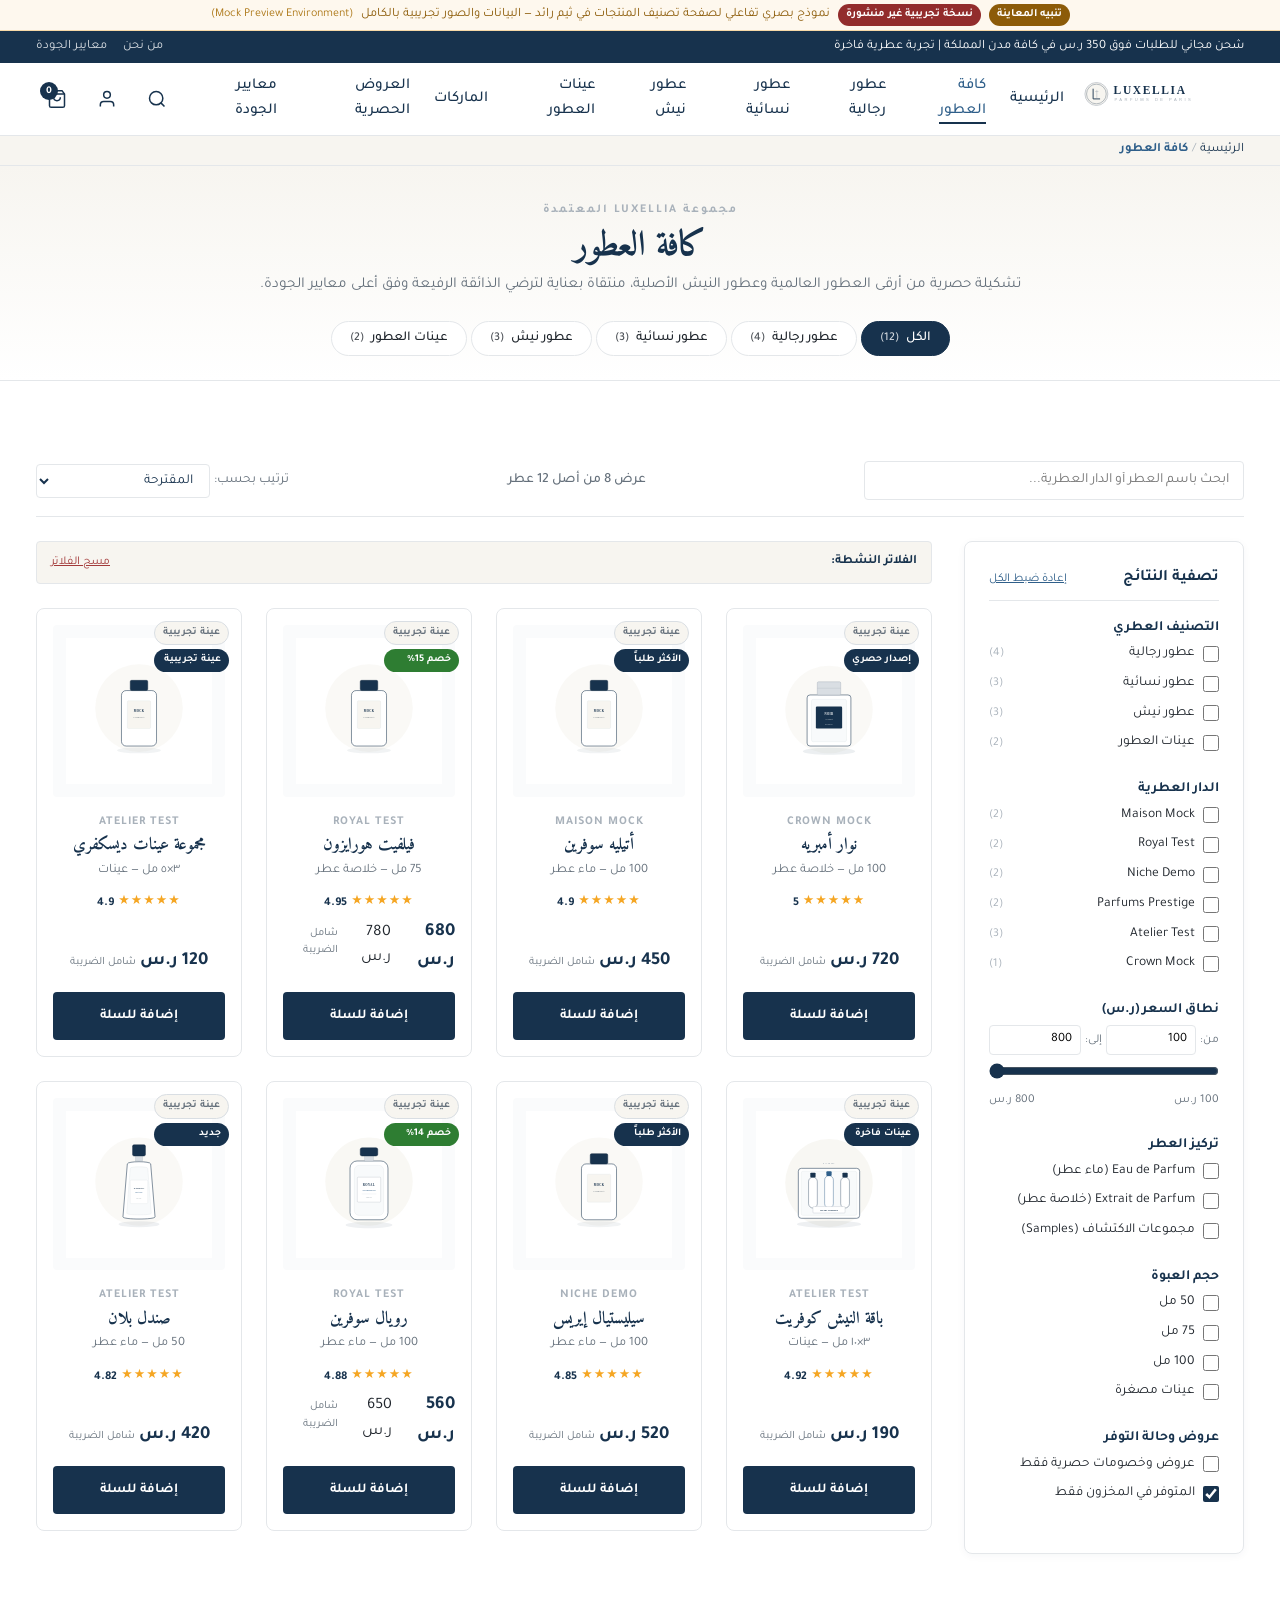
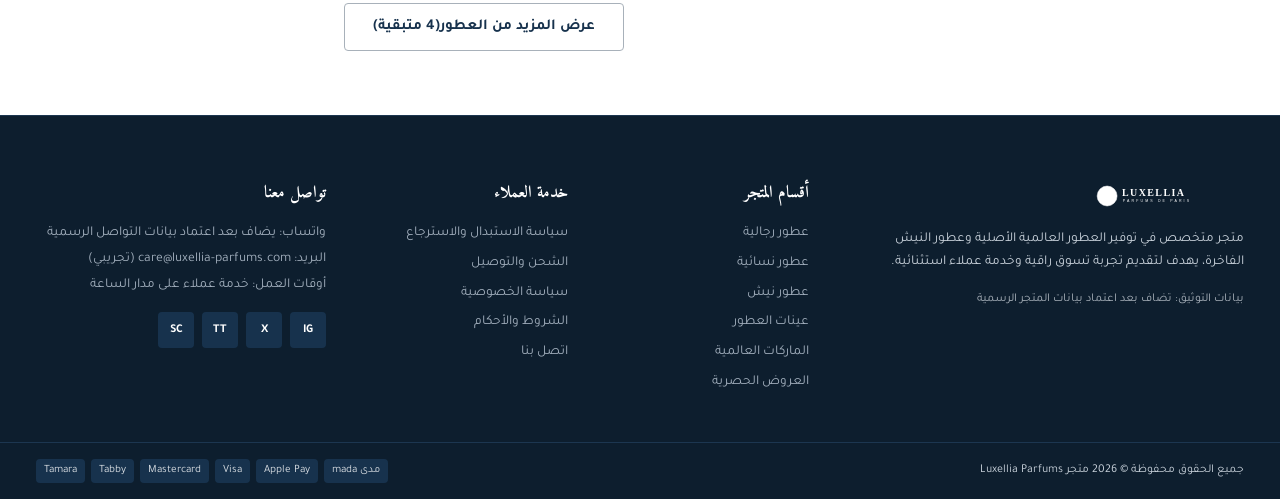
==== products.html @ e04c7a41 "feat(v1.3.0): implement interactive products catalog and shared cart for Raed theme preview" ====
<!DOCTYPE html>
<html lang="ar" dir="rtl">
<head>
  <meta charset="UTF-8">
  <meta name="viewport" content="width=device-width, initial-scale=1.0">
  <meta name="description" content="متجر Luxellia Parfums - نموذج بصري تفاعلي لصفحة تصنيف المنتجات يحاكي المظهر المتوقع في ثيم رائد على منصة سلة">
  <meta name="robots" content="noindex,nofollow">
  <title>كافة العطور الفاخرة | Luxellia Parfums (معاينة تجريبية)</title>
  <link rel="stylesheet" href="styles.css?v=1.3.0">
  <link rel="preconnect" href="https://fonts.googleapis.com">
  <link rel="preconnect" href="https://fonts.gstatic.com" crossorigin>
  <link href="https://fonts.googleapis.com/css2?family=Amiri:ital,wght@0,400;0,700;1,400&family=Tajawal:wght@300;400;500;700&display=swap" rel="stylesheet">
</head>
<body class="luxellia-body">
  <!-- Mock Notice Banner -->
  <div class="luxellia-mock-banner" role="alert">
    <div class="luxellia-container luxellia-mock-banner-inner">
      <span class="luxellia-mock-tag">تنبيه المعاينة</span>
      <span class="luxellia-unpublished-tag">نسخة تجريبية غير منشورة</span>
      <span>نموذج بصري تفاعلي لصفحة تصنيف المنتجات في ثيم رائد — البيانات والصور تجريبية بالكامل</span>
      <span class="luxellia-mock-note">(Mock Preview Environment)</span>
    </div>
  </div>

  <!-- Announcement Bar -->
  <div class="luxellia-top-bar">
    <div class="luxellia-container luxellia-top-bar-inner">
      <p class="luxellia-top-bar-text">شحن مجاني للطلبات فوق 350 ر.س في كافة مدن المملكة | تجربة عطرية فاخرة</p>
      <div class="luxellia-top-bar-links">
        <a href="index.html#about" class="luxellia-link-subtle">من نحن</a>
        <a href="index.html#authenticity" class="luxellia-link-subtle">معايير الجودة</a>
      </div>
    </div>
  </div>

  <!-- Main Navigation Header -->
  <header class="luxellia-header" id="main-header">
    <div class="luxellia-container luxellia-header-inner">
      <!-- Mobile Menu Toggle Button -->
      <button class="luxellia-menu-btn" id="menuToggle" aria-label="فتح القائمة الرئيسية" aria-expanded="false" aria-controls="mainNav">
        <span class="luxellia-menu-icon" aria-hidden="true"></span>
      </button>

      <!-- Logo -->
      <div class="luxellia-brand">
        <a href="index.html" class="luxellia-brand-link" aria-label="Luxellia Parfums الرئيسية">
          <img src="assets/logo.svg" alt="Luxellia Parfums" class="luxellia-logo" width="180" height="42">
        </a>
      </div>

      <!-- Desktop Navigation -->
      <nav class="luxellia-nav" id="mainNav" aria-label="التنقل الرئيسي">
        <ul class="luxellia-nav-list">
          <li class="luxellia-nav-item"><a href="index.html" class="luxellia-nav-link">الرئيسية</a></li>
          <li class="luxellia-nav-item"><a href="products.html" class="luxellia-nav-link active">كافة العطور</a></li>
          <li class="luxellia-nav-item"><a href="products.html?category=men" class="luxellia-nav-link">عطور رجالية</a></li>
          <li class="luxellia-nav-item"><a href="products.html?category=women" class="luxellia-nav-link">عطور نسائية</a></li>
          <li class="luxellia-nav-item"><a href="products.html?category=niche" class="luxellia-nav-link">عطور نيش</a></li>
          <li class="luxellia-nav-item"><a href="products.html?category=samples" class="luxellia-nav-link">عينات العطور</a></li>
          <li class="luxellia-nav-item"><a href="index.html#brands" class="luxellia-nav-link">الماركات</a></li>
          <li class="luxellia-nav-item"><a href="products.html?offers=true" class="luxellia-nav-link">العروض الحصرية</a></li>
          <li class="luxellia-nav-item"><a href="index.html#authenticity" class="luxellia-nav-link">معايير الجودة</a></li>
        </ul>
      </nav>

      <!-- Header Utilities -->
      <div class="luxellia-header-actions">
        <!-- Search Trigger (Focuses catalog search input) -->
        <button class="luxellia-action-btn" id="searchBtn" aria-label="البحث عن عطر">
          <svg class="luxellia-icon" viewBox="0 0 24 24" fill="none" stroke="currentColor" stroke-width="1.8" aria-hidden="true">
            <circle cx="11" cy="11" r="8"></circle>
            <line x1="21" y1="21" x2="16.65" y2="16.65"></line>
          </svg>
        </button>

        <!-- Account -->
        <a href="#account" class="luxellia-action-btn" aria-label="تسجيل الدخول / الحساب التجريبي">
          <svg class="luxellia-icon" viewBox="0 0 24 24" fill="none" stroke="currentColor" stroke-width="1.8" aria-hidden="true">
            <path d="M20 21v-2a4 4 0 0 0-4-4H8a4 4 0 0 0-4 4v2"></path>
            <circle cx="12" cy="7" r="4"></circle>
          </svg>
        </a>

        <!-- Cart Badge -->
        <button class="luxellia-action-btn luxellia-cart-btn" id="cartBtn" aria-label="سلة المشتريات التجريبية: 0 منتجات">
          <svg class="luxellia-icon" viewBox="0 0 24 24" fill="none" stroke="currentColor" stroke-width="1.8" aria-hidden="true">
            <path d="M6 2L3 6v14a2 2 0 0 0 2 2h14a2 2 0 0 0 2-2V6l-3-4z"></path>
            <line x1="3" y1="6" x2="21" y2="6"></line>
            <path d="M16 10a4 4 0 0 1-8 0"></path>
          </svg>
          <span class="luxellia-cart-badge" id="cartCount">0</span>
        </button>
      </div>
    </div>
  </header>

  <main id="main-content">
    <!-- Breadcrumbs Navigation -->
    <nav class="luxellia-breadcrumbs-bar" aria-label="مسار التصفح">
      <div class="luxellia-container">
        <ol class="luxellia-breadcrumbs-list">
          <li class="luxellia-breadcrumb-item">
            <a href="index.html" class="luxellia-breadcrumb-link">الرئيسية</a>
          </li>
          <li class="luxellia-breadcrumb-separator" aria-hidden="true">/</li>
          <li class="luxellia-breadcrumb-item" aria-current="page">
            <span class="luxellia-breadcrumb-current" id="breadcrumbCategoryName">كافة العطور</span>
          </li>
        </ol>
      </div>
    </nav>

    <!-- Products Category Header Banner -->
    <section class="luxellia-catalog-header-section" aria-labelledby="catalogTitle">
      <div class="luxellia-container">
        <div class="luxellia-catalog-banner">
          <div class="luxellia-catalog-banner-text">
            <span class="luxellia-catalog-badge">مجموعة Luxellia المعتمدة</span>
            <h1 class="luxellia-catalog-title" id="catalogTitle">كافة العطور الفاخرة</h1>
            <p class="luxellia-catalog-desc" id="catalogDescription">
              تشكيلة حصرية من أرقى العطور العالمية وعطور النيش الأصلية، منتقاة بعناية لترضي الذائقة الرفيعة وفق أعلى معايير الجودة.
            </p>
          </div>

          <!-- Quick Category Filter Pills -->
          <div class="luxellia-catalog-pills" role="tablist" aria-label="تصفية سريعة بحسب الفئة">
            <button class="luxellia-pill-btn active" data-filter-cat="all" role="tab" aria-selected="true">
              الكل <span class="luxellia-pill-count">(12)</span>
            </button>
            <button class="luxellia-pill-btn" data-filter-cat="men" role="tab" aria-selected="false">
              عطور رجالية <span class="luxellia-pill-count">(4)</span>
            </button>
            <button class="luxellia-pill-btn" data-filter-cat="women" role="tab" aria-selected="false">
              عطور نسائية <span class="luxellia-pill-count">(3)</span>
            </button>
            <button class="luxellia-pill-btn" data-filter-cat="niche" role="tab" aria-selected="false">
              عطور نيش <span class="luxellia-pill-count">(3)</span>
            </button>
            <button class="luxellia-pill-btn" data-filter-cat="samples" role="tab" aria-selected="false">
              عينات العطور <span class="luxellia-pill-count">(2)</span>
            </button>
          </div>
        </div>
      </div>
    </section>

    <!-- Main Catalog Controls & Content -->
    <section class="luxellia-section luxellia-catalog-section" aria-label="قائمة المنتجات والتصفية">
      <div class="luxellia-container">
        <!-- Catalog Toolbar -->
        <div class="luxellia-catalog-toolbar">
          <!-- Live Search Box inside Products -->
          <div class="luxellia-catalog-search-wrap">
            <label for="catalogSearchInput" class="sr-only">البحث في المنتجات</label>
            <input type="search" id="catalogSearchInput" class="luxellia-catalog-search-input" placeholder="ابحث باسم العطر أو الدار العطرية..." autocomplete="off">
            <button type="button" class="luxellia-search-clear-btn" id="searchClearBtn" aria-label="مسح نص البحث" hidden>
              &times;
            </button>
          </div>

          <!-- Active Results Count -->
          <div class="luxellia-catalog-results-info">
            <span class="luxellia-results-text" id="resultsCount">عرض 12 منتجاً</span>
          </div>

          <!-- Mobile Filter Drawer Trigger -->
          <button class="luxellia-mobile-filter-trigger" id="openFilterDrawerBtn" aria-expanded="false" aria-controls="filterDrawer">
            <svg class="luxellia-icon" viewBox="0 0 24 24" fill="none" stroke="currentColor" stroke-width="1.8" aria-hidden="true">
              <polygon points="22 3 2 3 10 12.46 10 19 14 21 14 12.46 22 3"></polygon>
            </svg>
            <span>تصفية المنتجات</span>
            <span class="luxellia-active-filter-badge" id="mobileFilterBadge" hidden>0</span>
          </button>

          <!-- Sorting Dropdown -->
          <div class="luxellia-catalog-sort-wrap">
            <label for="sortSelect" class="luxellia-sort-label">ترتيب بحسب:</label>
            <select id="sortSelect" class="luxellia-sort-select" aria-label="ترتيب المنتجات">
              <option value="featured">المقترحة</option>
              <option value="newest">الأحدث</option>
              <option value="price-asc">السعر: من الأقل للأعلى</option>
              <option value="price-desc">السعر: من الأعلى للأقل</option>
              <option value="rating-desc">الأعلى تقييماً</option>
            </select>
          </div>
        </div>

        <!-- Catalog Layout: Desktop Sidebar + Products Grid -->
        <div class="luxellia-catalog-layout">
          <!-- Desktop Filter Sidebar -->
          <aside class="luxellia-catalog-sidebar" id="catalogSidebar" aria-label="فلاتر تصفية المنتجات">
            <div class="luxellia-sidebar-header">
              <h2 class="luxellia-sidebar-title">تصفية النتائج</h2>
              <button type="button" class="luxellia-reset-filters-link" id="desktopResetBtn">إعادة ضبط الكل</button>
            </div>

            <!-- Filter Group 1: Category -->
            <fieldset class="luxellia-filter-group">
              <legend class="luxellia-filter-legend">التصنيف العطري</legend>
              <div class="luxellia-filter-options">
                <label class="luxellia-filter-checkbox-label">
                  <input type="checkbox" name="catFilter" value="men" class="luxellia-filter-check">
                  <span class="luxellia-check-custom" aria-hidden="true"></span>
                  <span class="luxellia-filter-name">عطور رجالية</span>
                  <span class="luxellia-filter-qty">(4)</span>
                </label>
                <label class="luxellia-filter-checkbox-label">
                  <input type="checkbox" name="catFilter" value="women" class="luxellia-filter-check">
                  <span class="luxellia-check-custom" aria-hidden="true"></span>
                  <span class="luxellia-filter-name">عطور نسائية</span>
                  <span class="luxellia-filter-qty">(3)</span>
                </label>
                <label class="luxellia-filter-checkbox-label">
                  <input type="checkbox" name="catFilter" value="niche" class="luxellia-filter-check">
                  <span class="luxellia-check-custom" aria-hidden="true"></span>
                  <span class="luxellia-filter-name">عطور نيش</span>
                  <span class="luxellia-filter-qty">(3)</span>
                </label>
                <label class="luxellia-filter-checkbox-label">
                  <input type="checkbox" name="catFilter" value="samples" class="luxellia-filter-check">
                  <span class="luxellia-check-custom" aria-hidden="true"></span>
                  <span class="luxellia-filter-name">عينات العطور</span>
                  <span class="luxellia-filter-qty">(2)</span>
                </label>
              </div>
            </fieldset>

            <!-- Filter Group 2: Brands -->
            <fieldset class="luxellia-filter-group">
              <legend class="luxellia-filter-legend">الدار العطرية</legend>
              <div class="luxellia-filter-options">
                <label class="luxellia-filter-checkbox-label">
                  <input type="checkbox" name="brandFilter" value="Maison Mock" class="luxellia-filter-check">
                  <span class="luxellia-check-custom" aria-hidden="true"></span>
                  <span class="luxellia-filter-name">Maison Mock</span>
                  <span class="luxellia-filter-qty">(2)</span>
                </label>
                <label class="luxellia-filter-checkbox-label">
                  <input type="checkbox" name="brandFilter" value="Royal Test" class="luxellia-filter-check">
                  <span class="luxellia-check-custom" aria-hidden="true"></span>
                  <span class="luxellia-filter-name">Royal Test</span>
                  <span class="luxellia-filter-qty">(2)</span>
                </label>
                <label class="luxellia-filter-checkbox-label">
                  <input type="checkbox" name="brandFilter" value="Niche Demo" class="luxellia-filter-check">
                  <span class="luxellia-check-custom" aria-hidden="true"></span>
                  <span class="luxellia-filter-name">Niche Demo</span>
                  <span class="luxellia-filter-qty">(2)</span>
                </label>
                <label class="luxellia-filter-checkbox-label">
                  <input type="checkbox" name="brandFilter" value="Parfums Prestige" class="luxellia-filter-check">
                  <span class="luxellia-check-custom" aria-hidden="true"></span>
                  <span class="luxellia-filter-name">Parfums Prestige</span>
                  <span class="luxellia-filter-qty">(2)</span>
                </label>
                <label class="luxellia-filter-checkbox-label">
                  <input type="checkbox" name="brandFilter" value="Atelier Test" class="luxellia-filter-check">
                  <span class="luxellia-check-custom" aria-hidden="true"></span>
                  <span class="luxellia-filter-name">Atelier Test</span>
                  <span class="luxellia-filter-qty">(3)</span>
                </label>
                <label class="luxellia-filter-checkbox-label">
                  <input type="checkbox" name="brandFilter" value="Crown Mock" class="luxellia-filter-check">
                  <span class="luxellia-check-custom" aria-hidden="true"></span>
                  <span class="luxellia-filter-name">Crown Mock</span>
                  <span class="luxellia-filter-qty">(1)</span>
                </label>
              </div>
            </fieldset>

            <!-- Filter Group 3: Price Range -->
            <fieldset class="luxellia-filter-group">
              <legend class="luxellia-filter-legend">نطاق السعر (ر.س)</legend>
              <div class="luxellia-price-inputs">
                <div class="luxellia-price-field">
                  <label for="minPriceInput" class="luxellia-price-label">من:</label>
                  <input type="number" id="minPriceInput" class="luxellia-price-input" min="100" max="800" value="100" step="10">
                </div>
                <div class="luxellia-price-field">
                  <label for="maxPriceInput" class="luxellia-price-label">إلى:</label>
                  <input type="number" id="maxPriceInput" class="luxellia-price-input" min="100" max="800" value="800" step="10">
                </div>
              </div>
              <input type="range" id="priceRangeSlider" class="luxellia-price-slider" min="100" max="800" value="800" step="10" aria-label="الحد الأقصى للسعر">
              <div class="luxellia-price-range-display">
                <span>100 ر.س</span>
                <span id="priceDisplayMax">800 ر.س</span>
              </div>
            </fieldset>

            <!-- Filter Group 4: Concentration -->
            <fieldset class="luxellia-filter-group">
              <legend class="luxellia-filter-legend">تركيز العطر</legend>
              <div class="luxellia-filter-options">
                <label class="luxellia-filter-checkbox-label">
                  <input type="checkbox" name="concentrationFilter" value="edp" class="luxellia-filter-check">
                  <span class="luxellia-check-custom" aria-hidden="true"></span>
                  <span class="luxellia-filter-name">Eau de Parfum (ماء عطر)</span>
                </label>
                <label class="luxellia-filter-checkbox-label">
                  <input type="checkbox" name="concentrationFilter" value="extrait" class="luxellia-filter-check">
                  <span class="luxellia-check-custom" aria-hidden="true"></span>
                  <span class="luxellia-filter-name">Extrait de Parfum (خلاصة عطر)</span>
                </label>
                <label class="luxellia-filter-checkbox-label">
                  <input type="checkbox" name="concentrationFilter" value="sample" class="luxellia-filter-check">
                  <span class="luxellia-check-custom" aria-hidden="true"></span>
                  <span class="luxellia-filter-name">مجموعات الاكتشاف (Samples)</span>
                </label>
              </div>
            </fieldset>

            <!-- Filter Group 5: Volume -->
            <fieldset class="luxellia-filter-group">
              <legend class="luxellia-filter-legend">حجم العبوة</legend>
              <div class="luxellia-filter-options">
                <label class="luxellia-filter-checkbox-label">
                  <input type="checkbox" name="volumeFilter" value="50ml" class="luxellia-filter-check">
                  <span class="luxellia-check-custom" aria-hidden="true"></span>
                  <span class="luxellia-filter-name">50 مل</span>
                </label>
                <label class="luxellia-filter-checkbox-label">
                  <input type="checkbox" name="volumeFilter" value="75ml" class="luxellia-filter-check">
                  <span class="luxellia-check-custom" aria-hidden="true"></span>
                  <span class="luxellia-filter-name">75 مل</span>
                </label>
                <label class="luxellia-filter-checkbox-label">
                  <input type="checkbox" name="volumeFilter" value="100ml" class="luxellia-filter-check">
                  <span class="luxellia-check-custom" aria-hidden="true"></span>
                  <span class="luxellia-filter-name">100 مل</span>
                </label>
                <label class="luxellia-filter-checkbox-label">
                  <input type="checkbox" name="volumeFilter" value="samples" class="luxellia-filter-check">
                  <span class="luxellia-check-custom" aria-hidden="true"></span>
                  <span class="luxellia-filter-name">عينات مصغرة</span>
                </label>
              </div>
            </fieldset>

            <!-- Filter Group 6: Special Status -->
            <fieldset class="luxellia-filter-group">
              <legend class="luxellia-filter-legend">عروض وحالة التوفر</legend>
              <div class="luxellia-filter-options">
                <label class="luxellia-filter-checkbox-label">
                  <input type="checkbox" id="onlyOffersCheck" class="luxellia-filter-check">
                  <span class="luxellia-check-custom" aria-hidden="true"></span>
                  <span class="luxellia-filter-name">عروض وخصومات حصرية فقط</span>
                </label>
                <label class="luxellia-filter-checkbox-label">
                  <input type="checkbox" id="inStockCheck" class="luxellia-filter-check" checked>
                  <span class="luxellia-check-custom" aria-hidden="true"></span>
                  <span class="luxellia-filter-name">المتوفر في المخزون فقط</span>
                </label>
              </div>
            </fieldset>
          </aside>

          <!-- Products Grid & Results Area -->
          <div class="luxellia-catalog-main">
            <!-- Active Filters Tags Bar -->
            <div class="luxellia-active-filters-bar" id="activeFiltersBar" hidden>
              <span class="luxellia-active-filters-title">الفلاتر النشطة:</span>
              <div class="luxellia-active-tags-list" id="activeTagsList"></div>
              <button type="button" class="luxellia-clear-all-tags-btn" id="clearAllTagsBtn">مسح الفلاتر</button>
            </div>

            <!-- Products Grid Container -->
            <div class="luxellia-products-grid luxellia-catalog-grid" id="productsGrid" aria-live="polite">
              <!-- Products injected dynamically via safe DOM methods -->
            </div>

            <!-- Empty Results State -->
            <div class="luxellia-empty-state" id="emptyStateContainer" hidden>
              <div class="luxellia-empty-icon" aria-hidden="true">
                <svg viewBox="0 0 24 24" fill="none" stroke="currentColor" stroke-width="1.6">
                  <circle cx="11" cy="11" r="8"></circle>
                  <line x1="21" y1="21" x2="16.65" y2="16.65"></line>
                  <line x1="8" y1="11" x2="14" y2="11"></line>
                </svg>
              </div>
              <h3 class="luxellia-empty-title">لا توجد عطور مطابقة لخيارات التصفية</h3>
              <p class="luxellia-empty-desc">
                لم نتمكن من العثور على منتجات تطابق معايير البحث أو الفلاتر المحددة. جرب إزالة بعض الفلاتر أو إعادة ضبط البحث.
              </p>
              <button type="button" class="luxellia-btn luxellia-btn-secondary" id="emptyResetBtn">
                إعادة ضبط كافة الفلاتر
              </button>
            </div>

            <!-- Load More Action (No pagination bar, per instruction) -->
            <div class="luxellia-load-more-wrap" id="loadMoreWrap">
              <button type="button" class="luxellia-btn luxellia-btn-secondary luxellia-load-more-btn" id="loadMoreBtn">
                عرض المزيد من العطور <span id="loadMoreRemaining">(4 متبقية)</span>
              </button>
            </div>
          </div>
        </div>
      </div>
    </section>
  </main>

  <!-- Mobile Filters Drawer (Off-canvas) -->
  <div class="luxellia-filter-drawer" id="filterDrawer" role="dialog" aria-modal="true" aria-labelledby="filterDrawerTitle" hidden>
    <div class="luxellia-drawer-backdrop" id="filterDrawerBackdrop" aria-hidden="true"></div>
    <div class="luxellia-drawer-panel" role="document">
      <div class="luxellia-drawer-header">
        <h2 class="luxellia-drawer-title" id="filterDrawerTitle">تصفية المنتجات</h2>
        <button type="button" class="luxellia-drawer-close-btn" id="closeFilterDrawerBtn" aria-label="إغلاق نافذة التصفية">
          &times;
        </button>
      </div>
      <div class="luxellia-drawer-body" id="drawerFilterBody">
        <!-- Cloned or synced filters inside drawer -->
      </div>
      <div class="luxellia-drawer-footer">
        <button type="button" class="luxellia-btn luxellia-btn-primary" id="applyDrawerFiltersBtn">تطبيق التصفية</button>
        <button type="button" class="luxellia-btn luxellia-btn-secondary" id="resetDrawerFiltersBtn">إعادة تعيين</button>
      </div>
    </div>
  </div>

  <!-- Accessible Quick View Modal -->
  <div class="luxellia-modal-wrap" id="quickViewModal" role="dialog" aria-modal="true" aria-labelledby="quickViewTitle" hidden>
    <div class="luxellia-modal-backdrop" id="quickViewBackdrop" aria-hidden="true"></div>
    <div class="luxellia-modal-container" role="document">
      <button type="button" class="luxellia-modal-close-btn" id="closeQuickViewBtn" aria-label="إغلاق المعاينة السريعة">
        &times;
      </button>

      <div class="luxellia-quickview-content">
        <div class="luxellia-quickview-media">
          <img src="assets/prod-1.svg" alt="" id="quickViewImg" class="luxellia-quickview-img" width="360" height="360">
          <span class="luxellia-badge luxellia-badge-mock" id="quickViewBadge">عينة تجريبية</span>
        </div>

        <div class="luxellia-quickview-details">
          <span class="luxellia-quickview-brand" id="quickViewBrand">Maison Mock</span>
          <h2 class="luxellia-quickview-title" id="quickViewTitle">أتيليه سوفرين</h2>
          <div class="luxellia-quickview-spec" id="quickViewSpec">Eau de Parfum — 100 مل</div>

          <div class="luxellia-quickview-rating" id="quickViewRatingWrap">
            <span class="luxellia-stars" aria-hidden="true">★★★★★</span>
            <span class="luxellia-rating-score" id="quickViewRating">4.9</span>
            <span class="luxellia-reviews-count" id="quickViewReviews">(38 تقييماً تجريبياً)</span>
          </div>

          <div class="luxellia-quickview-pricing">
            <span class="luxellia-price-current" id="quickViewPrice">450 ر.س</span>
            <span class="luxellia-price-old" id="quickViewOldPrice" hidden></span>
            <span class="luxellia-tax-note">شامل ضريبة القيمة المضافة</span>
          </div>

          <p class="luxellia-quickview-desc" id="quickViewDesc">
            عطر رجالي كلاسيكي يجمع بين نفحات خشب الأرز والبرغموت الإيطالي مع لمسة ناعمة من الفانيليا الدافئة.
          </p>

          <div class="luxellia-quickview-notes-box">
            <span class="luxellia-notes-label">الهرم العطري والنوتات:</span>
            <p class="luxellia-notes-text" id="quickViewNotes">البرغموت، خشب الأرز، العنبر النقي</p>
          </div>

          <div class="luxellia-quickview-actions">
            <button type="button" class="luxellia-btn luxellia-btn-primary luxellia-btn-add" id="quickViewAddBtn" data-id="p1" data-name="أتيليه سوفرين">
              إضافة للسلة التجريبية
            </button>
          </div>
        </div>
      </div>
    </div>
  </div>

  <!-- Organized Footer -->
  <footer class="luxellia-footer" id="support">
    <div class="luxellia-container luxellia-footer-inner">
      <!-- Col 1: Brand & Bio -->
      <div class="luxellia-footer-col luxellia-footer-brand-col">
        <a href="index.html">
          <img src="assets/logo.svg" alt="Luxellia Parfums" class="luxellia-footer-logo" width="160" height="38">
        </a>
        <p class="luxellia-footer-bio">
          متجر متخصص في توفير العطور العالمية الأصلية وعطور النيش الفاخرة، يهدف لتقديم تجربة تسوق راقية وخدمة عملاء استثنائية.
        </p>
        <div class="luxellia-footer-tax">
          <span>بيانات التوثيق: تضاف بعد اعتماد بيانات المتجر الرسمية</span>
        </div>
      </div>

      <!-- Col 2: Navigation Links -->
      <div class="luxellia-footer-col">
        <h4 class="luxellia-footer-heading">أقسام المتجر</h4>
        <ul class="luxellia-footer-links">
          <li><a href="products.html?category=men">عطور رجالية</a></li>
          <li><a href="products.html?category=women">عطور نسائية</a></li>
          <li><a href="products.html?category=niche">عطور نيش</a></li>
          <li><a href="products.html?category=samples">عينات العطور</a></li>
          <li><a href="index.html#brands">الماركات العالمية</a></li>
          <li><a href="products.html?offers=true">العروض الحصرية</a></li>
        </ul>
      </div>

      <!-- Col 3: Customer Service & Policies -->
      <div class="luxellia-footer-col">
        <h4 class="luxellia-footer-heading">خدمة العملاء</h4>
        <ul class="luxellia-footer-links">
          <li><a href="index.html#policy-return">سياسة الاستبدال والاسترجاع</a></li>
          <li><a href="index.html#policy-shipping">الشحن والتوصيل</a></li>
          <li><a href="index.html#policy-privacy">سياسة الخصوصية</a></li>
          <li><a href="index.html#policy-terms">الشروط والأحكام</a></li>
          <li><a href="index.html#contact">اتصل بنا</a></li>
        </ul>
      </div>

      <!-- Col 4: Contact & Socials -->
      <div class="luxellia-footer-col">
        <h4 class="luxellia-footer-heading">تواصل معنا</h4>
        <p class="luxellia-footer-contact-item">واتساب: يضاف بعد اعتماد بيانات التواصل الرسمية</p>
        <p class="luxellia-footer-contact-item">البريد: care@luxellia-parfums.com (تجريبي)</p>
        <p class="luxellia-footer-contact-item">أوقات العمل: خدمة عملاء على مدار الساعة</p>
        <div class="luxellia-social-links" aria-label="حسابات التواصل الاجتماعي">
          <a href="#support" class="luxellia-social-icon" aria-label="Instagram">IG</a>
          <a href="#support" class="luxellia-social-icon" aria-label="Twitter / X">X</a>
          <a href="#support" class="luxellia-social-icon" aria-label="TikTok">TT</a>
          <a href="#support" class="luxellia-social-icon" aria-label="Snapchat">SC</a>
        </div>
      </div>
    </div>

    <!-- Bottom Bar -->
    <div class="luxellia-footer-bottom">
      <div class="luxellia-container luxellia-footer-bottom-inner">
        <p class="luxellia-copyright">جميع الحقوق محفوظة &copy; 2026 متجر Luxellia Parfums</p>
        <div class="luxellia-payment-icons">
          <span class="luxellia-pay-badge">مدى mada</span>
          <span class="luxellia-pay-badge">Apple Pay</span>
          <span class="luxellia-pay-badge">Visa</span>
          <span class="luxellia-pay-badge">Mastercard</span>
          <span class="luxellia-pay-badge">Tabby</span>
          <span class="luxellia-pay-badge">Tamara</span>
        </div>
      </div>
    </div>
  </footer>

  <!-- Toast Notification Container for Mock Actions -->
  <div id="luxelliaToast" class="luxellia-toast" role="status" aria-live="polite" aria-atomic="true"></div>

  <!-- Core Preview Script & Products Controller -->
  <script src="preview.js?v=1.3.0"></script>
  <script src="products.js?v=1.3.0"></script>
</body>
</html>
---- styles.css ----
/**
 * Luxellia Parfums - Preview Stylesheet
 * Version: 1.0 (5 September 2026)
 * Aesthetic: Classical Luxury, Calm, Spacious, Royal Navy & Silver
 */

:root {
  /* Design Tokens */
  --lx-navy: #17324d;
  --lx-blue: #2f5f8a;
  --lx-blue-deep: #10283e;
  --lx-silver: #a8b1ba;
  --lx-silver-soft: #d9dee3;
  --lx-ivory: #f7f5f0;
  --lx-white: #ffffff;
  --lx-text: #20262d;
  --lx-muted: #66717c;
  --lx-border: #e4e7ea;
  --lx-border-subtle: #f0f2f4;
  --lx-success: #206a4a;
  --lx-danger: #a33a3a;

  /* Temporary Brand Blue Token (Pending client vector logo) */
  --lx-temp-brand-blue: #17324d;

  /* Typography */
  --lx-font-sans:
    "Tajawal", system-ui, -apple-system, "Segoe UI", Tahoma, sans-serif;
  --lx-font-serif: "Amiri", "Cinzel", Georgia, serif;

  /* Spacing Scale */
  --lx-space-xs: 4px;
  --lx-space-sm: 8px;
  --lx-space-md: 16px;
  --lx-space-lg: 24px;
  --lx-space-xl: 32px;
  --lx-space-2xl: 48px;
  --lx-space-3xl: 64px;

  /* Radii */
  --lx-radius-sm: 4px;
  --lx-radius-md: 8px;
  --lx-radius-pill: 999px;

  /* Shadows */
  --lx-shadow-subtle: 0 2px 8px rgba(23, 50, 77, 0.04);
  --lx-shadow-card: 0 4px 16px rgba(23, 50, 77, 0.06);

  /* Transitions */
  --lx-transition-fast: 150ms ease;
  --lx-transition-base: 220ms ease;
}

/* Base Reset & Box Sizing */
*,
*::before,
*::after {
  box-sizing: border-box;
  margin: 0;
  padding: 0;
}

html {
  font-size: 16px;
  scroll-behavior: smooth;
  -webkit-text-size-adjust: 100%;
}

body.luxellia-body {
  font-family: var(--lx-font-sans);
  background-color: var(--lx-white);
  color: var(--lx-text);
  line-height: 1.6;
  direction: rtl;
  text-align: right;
  overflow-x: hidden;
  min-width: 320px;
}

/* Accessibility Focus Ring */
:focus-visible {
  outline: 2px solid var(--lx-blue);
  outline-offset: 3px;
}

/* Images & Media */
img,
svg {
  display: block;
  max-width: 100%;
  height: auto;
}

a {
  color: inherit;
  text-decoration: none;
  transition: color var(--lx-transition-fast);
}

button {
  font-family: inherit;
  cursor: pointer;
  border: none;
  background: none;
}

/* Layout Container */
.luxellia-container {
  width: 100%;
  max-width: 1240px;
  margin-inline: auto;
  padding-inline: var(--lx-space-md);
}

/* Section Shared Utilities */
.luxellia-section {
  padding-block: var(--lx-space-2xl);
}

.luxellia-bg-alt {
  background-color: var(--lx-ivory);
}

.luxellia-section-header {
  text-align: center;
  margin-bottom: var(--lx-space-2xl);
}

.luxellia-section-subtitle {
  display: inline-block;
  font-size: 0.85rem;
  font-weight: 700;
  letter-spacing: 2px;
  color: var(--lx-silver);
  text-transform: uppercase;
  margin-bottom: var(--lx-space-xs);
}

.luxellia-section-title {
  font-family: var(--lx-font-serif);
  font-size: 1.85rem;
  font-weight: 700;
  color: var(--lx-navy);
  margin-bottom: var(--lx-space-sm);
}

.luxellia-section-desc {
  font-size: 0.95rem;
  color: var(--lx-muted);
}

.luxellia-divider {
  width: 50px;
  height: 2px;
  background-color: var(--lx-silver);
  margin: var(--lx-space-md) auto 0;
  opacity: 0.6;
}

/* ==========================================================================
   1. Mock Notice Banner
   ========================================================================== */
.luxellia-mock-banner {
  background-color: #fef8ee;
  border-bottom: 1px solid #f6d8a7;
  color: #8c5b08;
  font-size: 0.8rem;
  padding-block: var(--lx-space-xs);
}

.luxellia-mock-banner-inner {
  display: flex;
  align-items: center;
  justify-content: center;
  flex-wrap: wrap;
  gap: var(--lx-space-sm);
  text-align: center;
}

.luxellia-mock-tag {
  background-color: #8c5b08;
  color: #ffffff;
  padding: 2px 8px;
  border-radius: var(--lx-radius-pill);
  font-size: 0.7rem;
  font-weight: 700;
}

.luxellia-unpublished-tag {
  background-color: #922c2c;
  color: #ffffff;
  padding: 2px 8px;
  border-radius: var(--lx-radius-pill);
  font-size: 0.7rem;
  font-weight: 700;
}

.luxellia-mock-note {
  color: #ad7818;
  font-size: 0.75rem;
}

/* ==========================================================================
   2. Top Announcement Bar
   ========================================================================== */
.luxellia-top-bar {
  background-color: var(--lx-navy);
  color: var(--lx-white);
  font-size: 0.8rem;
  padding-block: 6px;
}

.luxellia-top-bar-inner {
  display: flex;
  justify-content: space-between;
  align-items: center;
  flex-wrap: wrap;
  gap: var(--lx-space-sm);
}

.luxellia-top-bar-text {
  font-weight: 400;
  margin: 0;
}

.luxellia-top-bar-links {
  display: flex;
  gap: var(--lx-space-md);
}

.luxellia-link-subtle {
  color: var(--lx-silver-soft);
}

.luxellia-link-subtle:hover {
  color: var(--lx-white);
}

/* ==========================================================================
   3. Header & Navigation
   ========================================================================== */
.luxellia-header {
  background-color: var(--lx-white);
  border-bottom: 1px solid var(--lx-border);
  position: sticky;
  top: 0;
  z-index: 100;
  transition: box-shadow var(--lx-transition-base);
}

.luxellia-header.scrolled {
  box-shadow: var(--lx-shadow-subtle);
}

.luxellia-header-inner {
  display: flex;
  align-items: center;
  justify-content: space-between;
  height: 72px;
  gap: var(--lx-space-md);
}

.luxellia-brand-link {
  display: inline-flex;
  align-items: center;
  text-decoration: none;
  line-height: 1;
}

.luxellia-brand-link:focus-visible {
  outline: 2px solid var(--lx-blue);
  outline-offset: 4px;
}

.luxellia-logo {
  height: 38px;
  width: auto;
}

/* Menu Toggle Button (Mobile) */
.luxellia-menu-btn {
  display: flex;
  align-items: center;
  justify-content: center;
  width: 40px;
  height: 40px;
  color: var(--lx-navy);
}

.luxellia-menu-icon,
.luxellia-menu-icon::before,
.luxellia-menu-icon::after {
  display: block;
  width: 20px;
  height: 2px;
  background-color: currentColor;
  position: relative;
  transition:
    transform var(--lx-transition-fast),
    background-color var(--lx-transition-fast);
}

.luxellia-menu-icon::before,
.luxellia-menu-icon::after {
  content: "";
  position: absolute;
}

.luxellia-menu-icon::before {
  top: -6px;
}
.luxellia-menu-icon::after {
  bottom: -6px;
}

/* Navigation Desktop List */
.luxellia-nav-list {
  display: flex;
  list-style: none;
  gap: var(--lx-space-lg);
  align-items: center;
}

.luxellia-nav-link {
  font-size: 0.95rem;
  font-weight: 500;
  color: var(--lx-navy);
  padding-block: var(--lx-space-xs);
  position: relative;
}

.luxellia-nav-link:hover,
.luxellia-nav-link.active {
  color: var(--lx-blue);
}

.luxellia-nav-link.active::after {
  content: "";
  position: absolute;
  bottom: -2px;
  right: 0;
  width: 100%;
  height: 2px;
  background-color: var(--lx-navy);
}

/* Header Action Icons */
.luxellia-header-actions {
  display: flex;
  align-items: center;
  gap: var(--lx-space-sm);
}

.luxellia-action-btn {
  display: inline-flex;
  align-items: center;
  justify-content: center;
  width: 42px;
  height: 42px;
  border-radius: var(--lx-radius-sm);
  color: var(--lx-navy);
  position: relative;
  transition:
    background-color var(--lx-transition-fast),
    color var(--lx-transition-fast);
}

.luxellia-action-btn:hover {
  background-color: var(--lx-ivory);
  color: var(--lx-blue);
}

.luxellia-icon {
  width: 20px;
  height: 20px;
}

.luxellia-cart-badge {
  position: absolute;
  top: 4px;
  left: 4px;
  background-color: var(--lx-navy);
  color: var(--lx-white);
  font-size: 0.65rem;
  font-weight: 700;
  width: 18px;
  height: 18px;
  border-radius: var(--lx-radius-pill);
  display: flex;
  align-items: center;
  justify-content: center;
}

/* ==========================================================================
   4. Hero Section
   ========================================================================== */
.luxellia-hero {
  background: linear-gradient(
    135deg,
    var(--lx-ivory) 0%,
    #ffffff 50%,
    #f4f6f8 100%
  );
  padding-block: var(--lx-space-3xl);
  border-bottom: 1px solid var(--lx-border-subtle);
}

.luxellia-hero-inner {
  display: grid;
  grid-template-columns: 1fr;
  gap: var(--lx-space-2xl);
  align-items: center;
}

.luxellia-hero-tag {
  display: inline-block;
  font-size: 0.8rem;
  font-weight: 700;
  letter-spacing: 1.5px;
  color: var(--lx-blue);
  background-color: rgba(47, 95, 138, 0.08);
  padding: 4px 12px;
  border-radius: var(--lx-radius-pill);
  margin-bottom: var(--lx-space-md);
}

.luxellia-hero-title {
  font-family: var(--lx-font-serif);
  font-size: 2.25rem;
  line-height: 1.25;
  color: var(--lx-navy);
  margin-bottom: var(--lx-space-md);
  font-weight: 700;
}

.luxellia-hero-desc {
  font-size: 1.05rem;
  color: var(--lx-muted);
  margin-bottom: var(--lx-space-xl);
  max-width: 540px;
}

.luxellia-hero-actions {
  display: flex;
  flex-wrap: wrap;
  gap: var(--lx-space-md);
}

.luxellia-hero-visual {
  display: flex;
  justify-content: center;
  align-items: center;
}

.luxellia-hero-img {
  width: 100%;
  max-width: 580px;
  height: auto;
  border-radius: var(--lx-radius-md);
  box-shadow: var(--lx-shadow-card);
  border: 1px solid var(--lx-border);
}

/* Buttons */
.luxellia-btn {
  display: inline-flex;
  align-items: center;
  justify-content: center;
  padding: 12px 28px;
  font-size: 0.95rem;
  font-weight: 600;
  border-radius: var(--lx-radius-sm);
  min-height: 48px;
  min-width: 140px;
  transition: all var(--lx-transition-base);
}

.luxellia-btn-primary {
  background-color: var(--lx-navy);
  color: var(--lx-white);
  border: 1px solid var(--lx-navy);
}

.luxellia-btn-primary:hover {
  background-color: var(--lx-blue-deep);
  border-color: var(--lx-blue-deep);
  transform: translateY(-1px);
}

.luxellia-btn-secondary {
  background-color: transparent;
  color: var(--lx-navy);
  border: 1px solid var(--lx-silver);
}

.luxellia-btn-secondary:hover {
  background-color: var(--lx-ivory);
  border-color: var(--lx-navy);
}

/* ==========================================================================
   4b. Luxury Animated Brands Strip (luxellia-brands-strip)
   ========================================================================== */
.luxellia-brands-strip-section {
  background: linear-gradient(
    180deg,
    var(--lx-white) 0%,
    var(--lx-ivory) 50%,
    var(--lx-white) 100%
  );
  padding-block: var(--lx-space-2xl);
  border-bottom: 1px solid var(--lx-border-subtle);
  overflow: hidden;
}

.luxellia-brands-strip {
  position: relative;
  width: 100%;
  overflow: hidden;
  padding-block: var(--lx-space-md);
  mask-image: linear-gradient(
    to right,
    transparent 0%,
    black 6%,
    black 94%,
    transparent 100%
  );
  -webkit-mask-image: linear-gradient(
    to right,
    transparent 0%,
    black 6%,
    black 94%,
    transparent 100%
  );
}

.luxellia-brands-strip:focus-visible {
  outline: 2px solid var(--lx-blue);
  outline-offset: -2px;
}

.luxellia-brands-track {
  display: flex;
  width: max-content;
  gap: var(--lx-space-lg);
  animation: luxelliaBrandsMarqueeRTL 34s linear infinite;
  will-change: transform;
}

/* Pause animation on hover, keyboard focus within, and mobile touch */
.luxellia-brands-strip:hover .luxellia-brands-track,
.luxellia-brands-strip:focus-within .luxellia-brands-track,
.luxellia-brands-strip.is-paused .luxellia-brands-track {
  animation-play-state: paused;
}

.luxellia-brands-group {
  display: flex;
  align-items: center;
  gap: var(--lx-space-lg);
  flex-shrink: 0;
}

/* Individual Brand Card with 3D Perspective */
.luxellia-brand-card {
  perspective: 900px;
  flex: 0 0 170px;
  width: 170px;
}

.luxellia-brand-card-link {
  display: flex;
  flex-direction: column;
  align-items: center;
  justify-content: center;
  padding: 18px 14px 14px;
  background-color: var(--lx-white);
  border: 1px solid var(--lx-border);
  border-radius: var(--lx-radius-md);
  box-shadow: var(--lx-shadow-subtle);
  text-decoration: none;
  color: inherit;
  transform-style: preserve-3d;
  transition:
    transform 300ms cubic-bezier(0.16, 1, 0.3, 1),
    box-shadow 300ms ease,
    border-color 300ms ease,
    background-color 300ms ease;
}

/* Subtle luxury 3D tilt, elevation and refined silver border */
.luxellia-brand-card-link:hover,
.luxellia-brand-card:focus-within .luxellia-brand-card-link {
  transform: translateY(-6px) scale(1.04) rotateX(4deg);
  border-color: var(--lx-silver);
  box-shadow:
    0 12px 28px rgba(23, 50, 77, 0.1),
    0 2px 8px rgba(168, 177, 186, 0.22);
  background-color: #ffffff;
}

.luxellia-brand-card-link:focus-visible {
  outline: 2px solid var(--lx-blue);
  outline-offset: 3px;
}

.luxellia-brand-logo-wrap {
  height: 52px;
  display: flex;
  align-items: center;
  justify-content: center;
  margin-bottom: var(--lx-space-xs);
  width: 100%;
}

.luxellia-brand-logo {
  max-height: 48px;
  width: auto;
  max-width: 100%;
  object-fit: contain;
  transition: transform var(--lx-transition-fast);
}

.luxellia-brand-card-link:hover .luxellia-brand-logo {
  transform: scale(1.04);
}

.luxellia-brand-name {
  font-family: var(--lx-font-serif);
  font-size: 0.95rem;
  font-weight: 700;
  color: var(--lx-navy);
  margin-bottom: 2px;
  line-height: 1.3;
  text-align: center;
}

.luxellia-brand-sub {
  font-size: 0.72rem;
  letter-spacing: 0.8px;
  color: var(--lx-silver);
  text-transform: uppercase;
  font-weight: 600;
  text-align: center;
}

/* Seamless infinite circular translation for RTL */
@keyframes luxelliaBrandsMarqueeRTL {
  0% {
    transform: translateX(0);
  }
  100% {
    transform: translateX(calc(50% + (var(--lx-space-lg) / 2)));
  }
}

/* ==========================================================================
   5. Categories Grid
   ========================================================================== */
.luxellia-categories-grid {
  display: grid;
  grid-template-columns: repeat(2, 1fr);
  gap: var(--lx-space-md);
}

.luxellia-cat-card {
  background-color: var(--lx-white);
  border: 1px solid var(--lx-border);
  border-radius: var(--lx-radius-md);
  overflow: hidden;
  transition:
    transform var(--lx-transition-base),
    box-shadow var(--lx-transition-base);
}

.luxellia-cat-card:hover {
  transform: translateY(-3px);
  box-shadow: var(--lx-shadow-card);
  border-color: var(--lx-silver);
}

.luxellia-cat-media {
  aspect-ratio: 4 / 5;
  background-color: var(--lx-ivory);
  overflow: hidden;
}

.luxellia-cat-img {
  width: 100%;
  height: 100%;
  object-fit: cover;
  transition: transform 300ms ease;
}

.luxellia-cat-card:hover .luxellia-cat-img {
  transform: scale(1.02);
}

.luxellia-cat-content {
  padding: var(--lx-space-md);
  text-align: center;
}

.luxellia-cat-name {
  font-family: var(--lx-font-serif);
  font-size: 1.15rem;
  color: var(--lx-navy);
  margin-bottom: var(--lx-space-xs);
}

.luxellia-cat-caption {
  font-size: 0.8rem;
  color: var(--lx-muted);
  margin-bottom: var(--lx-space-sm);
  display: none;
}

.luxellia-cat-cta {
  font-size: 0.85rem;
  font-weight: 600;
  color: var(--lx-blue);
}

/* ==========================================================================
   6. Exclusive Product Offers Section
   ========================================================================== */
.luxellia-offers-section {
  background: linear-gradient(180deg, var(--lx-ivory) 0%, #ffffff 100%);
  border-block: 1px solid var(--lx-border);
}

.luxellia-offers-grid {
  display: grid;
  grid-template-columns: 1fr;
  gap: var(--lx-space-lg);
}

.luxellia-offer-card {
  display: grid;
  grid-template-columns: 1fr;
  background-color: var(--lx-white);
  border: 1px solid var(--lx-border);
  border-radius: var(--lx-radius-md);
  position: relative;
  overflow: hidden;
  box-shadow: var(--lx-shadow-subtle);
  transition:
    transform var(--lx-transition-base),
    box-shadow var(--lx-transition-base),
    border-color var(--lx-transition-base);
}

.luxellia-offer-card:hover {
  transform: translateY(-4px);
  box-shadow: 0 16px 36px rgba(23, 50, 77, 0.09);
  border-color: var(--lx-silver);
}

.luxellia-offer-badge {
  position: absolute;
  top: 14px;
  right: 14px;
  background: linear-gradient(135deg, var(--lx-navy) 0%, var(--lx-blue) 100%);
  color: var(--lx-white);
  font-size: 0.75rem;
  font-weight: 700;
  padding: 4px 12px;
  border-radius: var(--lx-radius-pill);
  z-index: 3;
  box-shadow: 0 2px 8px rgba(23, 50, 77, 0.2);
}

.luxellia-offer-media {
  background-color: var(--lx-ivory);
  display: flex;
  align-items: center;
  justify-content: center;
  padding: var(--lx-space-lg);
  aspect-ratio: 1 / 1;
}

.luxellia-offer-img {
  max-width: 100%;
  max-height: 220px;
  object-fit: contain;
  transition: transform 300ms ease;
}

.luxellia-offer-card:hover .luxellia-offer-img {
  transform: scale(1.05);
}

.luxellia-offer-content {
  padding: var(--lx-space-lg);
  display: flex;
  flex-direction: column;
  justify-content: space-between;
  gap: var(--lx-space-sm);
}

.luxellia-offer-tag {
  font-size: 0.75rem;
  font-weight: 700;
  text-transform: uppercase;
  letter-spacing: 1px;
  color: var(--lx-blue);
  display: block;
}

.luxellia-offer-title {
  font-family: var(--lx-font-serif);
  font-size: 1.25rem;
  color: var(--lx-navy);
  margin: 0;
  line-height: 1.35;
}

.luxellia-offer-desc {
  font-size: 0.875rem;
  color: var(--lx-muted);
  line-height: 1.6;
  margin: 0;
}

.luxellia-offer-pricing {
  display: flex;
  align-items: baseline;
  flex-wrap: wrap;
  gap: var(--lx-space-sm);
  margin-top: var(--lx-space-xs);
}

.luxellia-offer-price-current {
  font-size: 1.35rem;
  font-weight: 700;
  color: var(--lx-navy);
}

.luxellia-offer-price-old {
  font-size: 0.95rem;
  color: var(--lx-silver);
  text-decoration: line-through;
}

.luxellia-offer-discount-chip {
  font-size: 0.75rem;
  font-weight: 700;
  color: #2e7d32;
  background-color: rgba(46, 125, 50, 0.08);
  padding: 2px 8px;
  border-radius: var(--lx-radius-pill);
}

.luxellia-offer-btn {
  margin-top: var(--lx-space-sm);
  width: 100%;
}

/* ==========================================================================
   7. Products Grid
   ========================================================================== */
.luxellia-products-grid {
  display: grid;
  grid-template-columns: repeat(2, 1fr);
  gap: var(--lx-space-md);
}

.luxellia-product-card {
  background-color: var(--lx-white);
  border: 1px solid var(--lx-border);
  border-radius: var(--lx-radius-md);
  padding: var(--lx-space-md);
  position: relative;
  display: flex;
  flex-direction: column;
  transition:
    box-shadow var(--lx-transition-base),
    transform var(--lx-transition-base);
}

.luxellia-product-card:hover {
  box-shadow: var(--lx-shadow-card);
  transform: translateY(-2px);
  border-color: var(--lx-silver-soft);
}

.luxellia-product-badges {
  position: absolute;
  top: 12px;
  right: 12px;
  display: flex;
  flex-direction: column;
  gap: 4px;
  z-index: 2;
}

.luxellia-badge {
  font-size: 0.65rem;
  font-weight: 700;
  padding: 3px 8px;
  border-radius: var(--lx-radius-pill);
}

.luxellia-badge-mock {
  background-color: var(--lx-ivory);
  color: var(--lx-muted);
  border: 1px solid var(--lx-silver-soft);
}

.luxellia-badge-featured {
  background-color: var(--lx-navy);
  color: var(--lx-white);
}

.luxellia-badge-new {
  background-color: var(--lx-blue);
  color: var(--lx-white);
}

.luxellia-product-media {
  aspect-ratio: 1 / 1;
  display: flex;
  align-items: center;
  justify-content: center;
  margin-bottom: var(--lx-space-md);
  background-color: #fafbfc;
  border-radius: var(--lx-radius-sm);
}

.luxellia-product-img {
  width: 85%;
  height: 85%;
  object-fit: contain;
}

.luxellia-product-info {
  display: flex;
  flex-direction: column;
  align-items: center;
  flex-grow: 1;
}

.luxellia-product-brand {
  font-size: 0.75rem;
  letter-spacing: 1px;
  color: var(--lx-silver);
  text-transform: uppercase;
  font-weight: 600;
  margin-bottom: 2px;
}

.luxellia-product-name {
  font-family: var(--lx-font-serif);
  font-size: 1.05rem;
  color: var(--lx-navy);
  margin-bottom: 4px;
  line-height: 1.3;
}

.luxellia-product-spec {
  font-size: 0.8rem;
  color: var(--lx-muted);
  margin-bottom: var(--lx-space-sm);
}

.luxellia-product-price-row {
  margin-top: auto;
  margin-bottom: var(--lx-space-md);
  display: flex;
  align-items: baseline;
  gap: var(--lx-space-xs);
}

.luxellia-product-price {
  font-size: 1.15rem;
  font-weight: 700;
  color: var(--lx-navy);
}

.luxellia-tax-note {
  font-size: 0.7rem;
  color: var(--lx-muted);
}

.luxellia-btn-add {
  width: 100%;
  background-color: var(--lx-navy);
  color: var(--lx-white);
  padding-block: 10px;
  font-size: 0.85rem;
  font-weight: 600;
  border-radius: var(--lx-radius-sm);
  transition: background-color var(--lx-transition-fast);
}

.luxellia-btn-add:hover {
  background-color: var(--lx-blue);
}

/* ==========================================================================
   8. Authenticity & Quality
   ========================================================================== */
.luxellia-auth-grid {
  display: grid;
  grid-template-columns: 1fr;
  gap: var(--lx-space-lg);
}

.luxellia-auth-card {
  background-color: var(--lx-white);
  border: 1px solid var(--lx-border);
  border-radius: var(--lx-radius-md);
  padding: var(--lx-space-xl);
  text-align: center;
}

.luxellia-auth-icon {
  width: 48px;
  height: 48px;
  margin: 0 auto var(--lx-space-md);
  color: var(--lx-navy);
}

.luxellia-auth-heading {
  font-family: var(--lx-font-serif);
  font-size: 1.2rem;
  color: var(--lx-navy);
  margin-bottom: var(--lx-space-sm);
}

.luxellia-auth-text {
  font-size: 0.9rem;
  color: var(--lx-muted);
  line-height: 1.7;
}

/* ==========================================================================
   9. Features Grid
   ========================================================================== */
.luxellia-features-grid {
  display: grid;
  grid-template-columns: 1fr;
  gap: var(--lx-space-lg);
  border-block: 1px solid var(--lx-border);
  padding-block: var(--lx-space-xl);
}

.luxellia-feature-item {
  display: flex;
  align-items: center;
  gap: var(--lx-space-md);
  flex-direction: column;
}

.luxellia-feature-icon {
  width: 36px;
  height: 36px;
  flex-shrink: 0;
  color: var(--lx-blue);
  margin-top: 2px;
}

.luxellia-feature-title {
  font-size: 1rem;
  font-weight: 700;
  color: var(--lx-navy);
  margin-bottom: 2px;
}

.luxellia-feature-desc {
  font-size: 14px;
  color: var(--lx-muted);
  text-align: center;
}

/* ==========================================================================
   10. Welcome Box
   ========================================================================== */
.luxellia-welcome-box {
  background-color: var(--lx-ivory);
  border: 1px solid var(--lx-silver-soft);
  border-radius: var(--lx-radius-md);
  padding: var(--lx-space-2xl) var(--lx-space-lg);
  text-align: center;
  max-width: 860px;
  margin-inline: auto;
}

.luxellia-welcome-accent {
  font-size: 0.75rem;
  letter-spacing: 3px;
  color: var(--lx-silver);
  font-weight: 700;
  display: block;
  margin-bottom: var(--lx-space-xs);
}

.luxellia-welcome-title {
  font-family: var(--lx-font-serif);
  font-size: 1.75rem;
  color: var(--lx-navy);
  margin-bottom: var(--lx-space-md);
}

.luxellia-welcome-lead {
  font-family: var(--lx-font-serif);
  font-style: italic;
  font-size: 1.1rem;
  color: var(--lx-blue);
  margin-bottom: var(--lx-space-md);
}

.luxellia-welcome-body {
  font-size: 0.95rem;
  color: var(--lx-text);
  line-height: 1.8;
  max-width: 680px;
  margin: 0 auto var(--lx-space-lg);
}

.luxellia-welcome-sig {
  font-size: 0.85rem;
  font-weight: 600;
  color: var(--lx-navy);
}

/* ==========================================================================
   11. Footer
   ========================================================================== */
.luxellia-footer {
  background-color: #0d1e2e;
  color: #c9d2db;
  padding-top: var(--lx-space-3xl);
  border-top: 1px solid #1c3650;
  font-size: 0.85rem;
}

.luxellia-footer-inner {
  display: grid;
  grid-template-columns: 1fr;
  gap: var(--lx-space-2xl);
  padding-bottom: var(--lx-space-2xl);
}

.luxellia-footer-logo {
  filter: brightness(0) invert(1);
  height: 32px;
  margin-bottom: var(--lx-space-md);
}

.luxellia-footer-bio {
  line-height: 1.7;
  margin-bottom: var(--lx-space-md);
}

.luxellia-footer-tax {
  font-size: 0.75rem;
  color: var(--lx-silver);
  display: flex;
  flex-direction: column;
  gap: 2px;
}

.luxellia-footer-heading {
  font-family: var(--lx-font-serif);
  font-size: 1.05rem;
  color: var(--lx-white);
  margin-bottom: var(--lx-space-md);
}

.luxellia-footer-links {
  list-style: none;
  display: flex;
  flex-direction: column;
  gap: var(--lx-space-sm);
}

.luxellia-footer-links a {
  color: #a2afbd;
}

.luxellia-footer-links a:hover {
  color: var(--lx-white);
}

.luxellia-footer-contact-item {
  margin-bottom: var(--lx-space-xs);
  color: #a2afbd;
}

.luxellia-social-links {
  display: flex;
  gap: var(--lx-space-sm);
  margin-top: var(--lx-space-md);
}

.luxellia-social-icon {
  display: inline-flex;
  align-items: center;
  justify-content: center;
  width: 36px;
  height: 36px;
  border-radius: var(--lx-radius-sm);
  background-color: #17324d;
  color: var(--lx-white);
  font-size: 0.75rem;
  font-weight: 700;
  transition: background-color var(--lx-transition-fast);
}

.luxellia-social-icon:hover {
  background-color: var(--lx-blue);
}

.luxellia-footer-bottom {
  border-top: 1px solid #1c3650;
  padding-block: var(--lx-space-md);
  font-size: 0.75rem;
}

.luxellia-footer-bottom-inner {
  display: flex;
  flex-direction: column;
  align-items: center;
  gap: var(--lx-space-sm);
  text-align: center;
}

.luxellia-payment-icons {
  display: flex;
  flex-wrap: wrap;
  justify-content: center;
  gap: 6px;
}

.luxellia-pay-badge {
  background-color: #17324d;
  color: var(--lx-silver-soft);
  padding: 3px 8px;
  border-radius: var(--lx-radius-sm);
  font-size: 0.7rem;
}

/* Toast Notification */
.luxellia-toast {
  position: fixed;
  bottom: 24px;
  right: 24px;
  background-color: var(--lx-navy);
  color: var(--lx-white);
  padding: 12px 20px;
  border-radius: var(--lx-radius-md);
  font-size: 0.9rem;
  box-shadow: 0 8px 24px rgba(0, 0, 0, 0.2);
  z-index: 1000;
  opacity: 0;
  transform: translateY(20px);
  pointer-events: none;
  transition:
    opacity 250ms ease,
    transform 250ms ease;
}

.luxellia-toast.show {
  opacity: 1;
  transform: translateY(0);
}

/* ==========================================================================
   12. Products Catalog Page & Filter Toolbar
   ========================================================================== */

/* Accessibility utility */
.sr-only {
  position: absolute;
  width: 1px;
  height: 1px;
  padding: 0;
  margin: -1px;
  overflow: hidden;
  clip: rect(0, 0, 0, 0);
  white-space: nowrap;
  border-width: 0;
}

/* Breadcrumbs Bar */
.luxellia-breadcrumbs-bar {
  background-color: var(--lx-ivory);
  border-bottom: 1px solid var(--lx-border);
  padding-block: var(--lx-space-xs);
  font-size: 0.8rem;
}

.luxellia-breadcrumbs-list {
  display: flex;
  align-items: center;
  gap: var(--lx-space-xs);
  list-style: none;
  padding: 0;
  margin: 0;
  color: var(--lx-muted);
}

.luxellia-breadcrumb-link {
  color: var(--lx-navy);
  text-decoration: none;
  transition: color var(--lx-transition-fast);
}

.luxellia-breadcrumb-link:hover {
  color: var(--lx-blue);
}

.luxellia-breadcrumb-separator {
  color: var(--lx-silver);
}

.luxellia-breadcrumb-current {
  color: var(--lx-blue);
  font-weight: 600;
}

/* Catalog Header Banner */
.luxellia-catalog-header-section {
  background: linear-gradient(180deg, var(--lx-ivory) 0%, #ffffff 100%);
  border-bottom: 1px solid var(--lx-border);
  padding-block: var(--lx-space-xl) var(--lx-space-lg);
}

.luxellia-catalog-banner {
  text-align: center;
  max-width: 860px;
  margin-inline: auto;
}

.luxellia-catalog-badge {
  display: inline-block;
  font-size: 0.75rem;
  letter-spacing: 2px;
  color: var(--lx-silver);
  font-weight: 700;
  text-transform: uppercase;
  margin-bottom: var(--lx-space-xs);
}

.luxellia-catalog-title {
  font-family: var(--lx-font-serif);
  font-size: 2.2rem;
  color: var(--lx-navy);
  margin-bottom: var(--lx-space-xs);
  line-height: 1.25;
}

.luxellia-catalog-desc {
  font-size: 0.95rem;
  color: var(--lx-muted);
  line-height: 1.65;
  margin-bottom: var(--lx-space-lg);
}

/* Quick Category Filter Pills */
.luxellia-catalog-pills {
  display: flex;
  align-items: center;
  justify-content: center;
  flex-wrap: wrap;
  gap: var(--lx-space-xs);
}

.luxellia-pill-btn {
  background-color: var(--lx-white);
  border: 1px solid var(--lx-border);
  border-radius: var(--lx-radius-pill);
  padding: 8px 18px;
  font-size: 0.85rem;
  font-weight: 500;
  color: var(--lx-text);
  cursor: pointer;
  transition: all var(--lx-transition-fast);
}

.luxellia-pill-btn:hover {
  border-color: var(--lx-silver);
  color: var(--lx-navy);
}

.luxellia-pill-btn.active {
  background-color: var(--lx-navy);
  border-color: var(--lx-navy);
  color: var(--lx-white);
}

.luxellia-pill-count {
  font-size: 0.75rem;
  opacity: 0.8;
  margin-right: 4px;
}

/* Catalog Toolbar */
.luxellia-catalog-toolbar {
  display: flex;
  align-items: center;
  justify-content: space-between;
  flex-wrap: wrap;
  gap: var(--lx-space-md);
  padding-block: var(--lx-space-md);
  margin-bottom: var(--lx-space-lg);
  border-bottom: 1px solid var(--lx-border);
}

.luxellia-catalog-search-wrap {
  position: relative;
  flex: 1 1 260px;
  max-width: 380px;
}

.luxellia-catalog-search-input {
  width: 100%;
  padding: 10px 14px 10px 38px;
  border: 1px solid var(--lx-border);
  border-radius: var(--lx-radius-sm);
  font-size: 0.875rem;
  font-family: inherit;
  color: var(--lx-text);
  background-color: var(--lx-white);
  transition: border-color var(--lx-transition-fast), box-shadow var(--lx-transition-fast);
}

.luxellia-catalog-search-input:focus {
  outline: none;
  border-color: var(--lx-blue);
  box-shadow: 0 0 0 3px rgba(47, 95, 138, 0.12);
}

.luxellia-search-clear-btn {
  position: absolute;
  left: 10px;
  top: 50%;
  transform: translateY(-50%);
  background: none;
  border: none;
  font-size: 1.2rem;
  color: var(--lx-muted);
  cursor: pointer;
  padding: 4px;
  line-height: 1;
}

.luxellia-catalog-results-info {
  font-size: 0.875rem;
  color: var(--lx-muted);
  font-weight: 500;
}

.luxellia-mobile-filter-trigger {
  display: none;
  align-items: center;
  gap: var(--lx-space-xs);
  background-color: var(--lx-white);
  border: 1px solid var(--lx-border);
  border-radius: var(--lx-radius-sm);
  padding: 8px 14px;
  font-size: 0.85rem;
  font-weight: 600;
  color: var(--lx-navy);
  cursor: pointer;
}

.luxellia-active-filter-badge {
  background-color: var(--lx-navy);
  color: var(--lx-white);
  border-radius: var(--lx-radius-pill);
  font-size: 0.7rem;
  padding: 2px 7px;
  font-weight: 700;
}

.luxellia-catalog-sort-wrap {
  display: flex;
  align-items: center;
  gap: var(--lx-space-xs);
}

.luxellia-sort-label {
  font-size: 0.85rem;
  color: var(--lx-muted);
  white-space: nowrap;
}

.luxellia-sort-select {
  padding: 8px 12px;
  border: 1px solid var(--lx-border);
  border-radius: var(--lx-radius-sm);
  font-size: 0.85rem;
  font-family: inherit;
  color: var(--lx-navy);
  background-color: var(--lx-white);
  cursor: pointer;
}

.luxellia-sort-select:focus {
  outline: none;
  border-color: var(--lx-blue);
}

/* Catalog Layout */
.luxellia-catalog-layout {
  display: grid;
  grid-template-columns: 280px 1fr;
  gap: var(--lx-space-xl);
  align-items: start;
}

/* Sidebar Filters */
.luxellia-catalog-sidebar {
  background-color: var(--lx-white);
  border: 1px solid var(--lx-border);
  border-radius: var(--lx-radius-md);
  padding: var(--lx-space-lg);
  box-shadow: var(--lx-shadow-subtle);
  position: sticky;
  top: 90px;
}

.luxellia-sidebar-header {
  display: flex;
  align-items: center;
  justify-content: space-between;
  padding-bottom: var(--lx-space-sm);
  border-bottom: 1px solid var(--lx-border);
  margin-bottom: var(--lx-space-md);
}

.luxellia-sidebar-title {
  font-size: 1rem;
  font-weight: 700;
  color: var(--lx-navy);
}

.luxellia-reset-filters-link {
  background: none;
  border: none;
  font-size: 0.75rem;
  color: var(--lx-blue);
  cursor: pointer;
  padding: 0;
  text-decoration: underline;
}

.luxellia-filter-group {
  border: none;
  padding: 0;
  margin: 0 0 var(--lx-space-lg) 0;
}

.luxellia-filter-legend {
  font-size: 0.875rem;
  font-weight: 700;
  color: var(--lx-navy);
  margin-bottom: var(--lx-space-xs);
  display: block;
}

.luxellia-filter-options {
  display: flex;
  flex-direction: column;
  gap: 8px;
}

.luxellia-filter-checkbox-label {
  display: flex;
  align-items: center;
  gap: var(--lx-space-xs);
  font-size: 0.85rem;
  color: var(--lx-text);
  cursor: pointer;
}

.luxellia-filter-check {
  accent-color: var(--lx-navy);
  width: 16px;
  height: 16px;
  cursor: pointer;
}

.luxellia-filter-name {
  flex: 1;
}

.luxellia-filter-qty {
  font-size: 0.75rem;
  color: var(--lx-silver);
}

/* Price range inputs */
.luxellia-price-inputs {
  display: flex;
  align-items: center;
  gap: var(--lx-space-xs);
  margin-bottom: var(--lx-space-xs);
}

.luxellia-price-field {
  display: flex;
  align-items: center;
  gap: 4px;
  flex: 1;
}

.luxellia-price-label {
  font-size: 0.75rem;
  color: var(--lx-muted);
}

.luxellia-price-input {
  width: 100%;
  padding: 6px 8px;
  border: 1px solid var(--lx-border);
  border-radius: var(--lx-radius-sm);
  font-size: 0.8rem;
  font-family: inherit;
}

.luxellia-price-slider {
  width: 100%;
  accent-color: var(--lx-navy);
  cursor: pointer;
  margin-block: var(--lx-space-xs);
}

.luxellia-price-range-display {
  display: flex;
  justify-content: space-between;
  font-size: 0.75rem;
  color: var(--lx-muted);
}

/* Active Tags Bar */
.luxellia-active-filters-bar {
  display: flex;
  align-items: center;
  flex-wrap: wrap;
  gap: var(--lx-space-xs);
  background-color: var(--lx-ivory);
  border: 1px solid var(--lx-border);
  border-radius: var(--lx-radius-sm);
  padding: 10px 14px;
  margin-bottom: var(--lx-space-lg);
}

.luxellia-active-filters-title {
  font-size: 0.8rem;
  font-weight: 700;
  color: var(--lx-navy);
}

.luxellia-active-tags-list {
  display: flex;
  flex-wrap: wrap;
  gap: 6px;
  flex: 1;
}

.luxellia-active-tag {
  display: inline-flex;
  align-items: center;
  gap: 6px;
  background-color: var(--lx-white);
  border: 1px solid var(--lx-silver-soft);
  border-radius: var(--lx-radius-pill);
  padding: 3px 10px;
  font-size: 0.75rem;
  color: var(--lx-navy);
}

.luxellia-tag-remove-btn {
  background: none;
  border: none;
  font-size: 0.95rem;
  line-height: 1;
  color: var(--lx-muted);
  cursor: pointer;
  padding: 0;
}

.luxellia-clear-all-tags-btn {
  background: none;
  border: none;
  font-size: 0.75rem;
  color: #a33a3a;
  cursor: pointer;
  text-decoration: underline;
  padding: 0;
}

/* Catalog Grid Base (Mobile Default: 2 columns) */
.luxellia-catalog-grid {
  display: grid;
  grid-template-columns: repeat(2, 1fr);
  gap: var(--lx-space-md);
}

/* Product Card Custom Additions */
.luxellia-card-quickview-btn {
  position: absolute;
  bottom: 10px;
  left: 50%;
  transform: translateX(-50%) translateY(10px);
  background-color: rgba(23, 50, 77, 0.92);
  color: var(--lx-white);
  border: none;
  border-radius: var(--lx-radius-pill);
  padding: 6px 14px;
  font-size: 0.75rem;
  font-weight: 600;
  cursor: pointer;
  opacity: 0;
  pointer-events: none;
  transition: all var(--lx-transition-fast);
  white-space: nowrap;
}

.luxellia-product-card:hover .luxellia-card-quickview-btn {
  opacity: 1;
  transform: translateX(-50%) translateY(0);
  pointer-events: auto;
}

.luxellia-product-name-btn {
  background: none;
  border: none;
  font-family: var(--lx-font-serif);
  font-size: inherit;
  color: var(--lx-navy);
  font-weight: inherit;
  text-align: right;
  cursor: pointer;
  padding: 0;
  line-height: 1.35;
  transition: color var(--lx-transition-fast);
}

.luxellia-product-name-btn:hover {
  color: var(--lx-blue);
}

.luxellia-product-rating {
  display: flex;
  align-items: center;
  gap: 4px;
  margin-block: 4px;
}

.luxellia-stars {
  color: #f5a623;
  font-size: 0.8rem;
  letter-spacing: 1px;
}

.luxellia-rating-num {
  font-size: 0.75rem;
  font-weight: 700;
  color: var(--lx-navy);
}

.luxellia-badge-discount {
  background-color: #2e7d32;
  color: var(--lx-white);
}

/* Empty State */
.luxellia-empty-state {
  text-align: center;
  padding: var(--lx-space-3xl) var(--lx-space-lg);
  background-color: var(--lx-white);
  border: 1px dashed var(--lx-silver);
  border-radius: var(--lx-radius-md);
}

.luxellia-empty-icon {
  width: 54px;
  height: 54px;
  margin: 0 auto var(--lx-space-md);
  color: var(--lx-silver);
}

.luxellia-empty-title {
  font-family: var(--lx-font-serif);
  font-size: 1.35rem;
  color: var(--lx-navy);
  margin-bottom: var(--lx-space-xs);
}

.luxellia-empty-desc {
  font-size: 0.9rem;
  color: var(--lx-muted);
  max-width: 480px;
  margin: 0 auto var(--lx-space-lg);
  line-height: 1.6;
}

/* Load More Wrap */
.luxellia-load-more-wrap {
  text-align: center;
  margin-top: var(--lx-space-2xl);
  padding-top: var(--lx-space-lg);
}

.luxellia-load-more-btn {
  min-width: 260px;
  padding-block: 12px;
}

.luxellia-catalog-cta-wrap {
  text-align: center;
  margin-top: var(--lx-space-xl);
}

.luxellia-btn-all-products {
  display: inline-flex;
  align-items: center;
  gap: var(--lx-space-xs);
  padding: 12px 28px;
  font-size: 0.95rem;
}

/* ==========================================================================
   13. Quick View Modal & Mobile Filter Drawer
   ========================================================================== */

/* Modal Backdrop & Container */
.luxellia-modal-wrap,
.luxellia-filter-drawer {
  position: fixed;
  inset: 0;
  z-index: 1100;
  display: flex;
  align-items: center;
  justify-content: center;
}

.luxellia-modal-wrap[hidden],
.luxellia-filter-drawer[hidden] {
  display: none !important;
}

.luxellia-modal-backdrop,
.luxellia-drawer-backdrop {
  position: fixed;
  inset: 0;
  background-color: rgba(16, 40, 62, 0.6);
  backdrop-filter: blur(4px);
  -webkit-backdrop-filter: blur(4px);
}

.luxellia-modal-container {
  position: relative;
  background-color: var(--lx-white);
  border-radius: var(--lx-radius-md);
  box-shadow: 0 24px 48px rgba(23, 50, 77, 0.2);
  width: 90%;
  max-width: 780px;
  max-height: 90vh;
  overflow-y: auto;
  z-index: 1110;
  padding: var(--lx-space-xl);
}

.luxellia-modal-close-btn,
.luxellia-drawer-close-btn {
  position: absolute;
  top: 16px;
  left: 16px;
  background: none;
  border: none;
  font-size: 1.8rem;
  color: var(--lx-navy);
  cursor: pointer;
  line-height: 1;
  padding: 4px 8px;
  z-index: 1120;
}

.luxellia-quickview-content {
  display: grid;
  grid-template-columns: 300px 1fr;
  gap: var(--lx-space-xl);
  align-items: center;
}

.luxellia-quickview-media {
  background-color: var(--lx-ivory);
  border-radius: var(--lx-radius-sm);
  padding: var(--lx-space-lg);
  position: relative;
  display: flex;
  align-items: center;
  justify-content: center;
}

.luxellia-quickview-img {
  max-width: 100%;
  max-height: 280px;
  object-fit: contain;
}

.luxellia-quickview-brand {
  font-size: 0.8rem;
  font-weight: 700;
  color: var(--lx-silver);
  letter-spacing: 1px;
  text-transform: uppercase;
}

.luxellia-quickview-title {
  font-family: var(--lx-font-serif);
  font-size: 1.65rem;
  color: var(--lx-navy);
  margin-block: 4px;
}

.luxellia-quickview-spec {
  font-size: 0.85rem;
  color: var(--lx-muted);
  margin-bottom: var(--lx-space-xs);
}

.luxellia-quickview-rating {
  display: flex;
  align-items: center;
  gap: 6px;
  margin-bottom: var(--lx-space-sm);
}

.luxellia-reviews-count {
  font-size: 0.75rem;
  color: var(--lx-muted);
}

.luxellia-quickview-pricing {
  display: flex;
  align-items: baseline;
  gap: var(--lx-space-sm);
  margin-bottom: var(--lx-space-sm);
}

.luxellia-quickview-desc {
  font-size: 0.875rem;
  color: var(--lx-text);
  line-height: 1.6;
  margin-bottom: var(--lx-space-sm);
}

.luxellia-quickview-notes-box {
  background-color: var(--lx-ivory);
  border: 1px solid var(--lx-silver-soft);
  border-radius: var(--lx-radius-sm);
  padding: 10px 12px;
  margin-bottom: var(--lx-space-md);
}

.luxellia-notes-label {
  font-size: 0.75rem;
  font-weight: 700;
  color: var(--lx-navy);
  display: block;
}

.luxellia-notes-text {
  font-size: 0.8rem;
  color: var(--lx-blue);
  margin: 2px 0 0 0;
}

/* Mobile Filter Drawer Panel */
.luxellia-drawer-panel {
  position: fixed;
  top: 0;
  right: 0;
  bottom: 0;
  width: 85%;
  max-width: 360px;
  background-color: var(--lx-white);
  box-shadow: -8px 0 24px rgba(23, 50, 77, 0.15);
  z-index: 1110;
  display: flex;
  flex-direction: column;
  overflow: hidden;
}

.luxellia-drawer-header {
  display: flex;
  align-items: center;
  justify-content: space-between;
  padding: var(--lx-space-md);
  border-bottom: 1px solid var(--lx-border);
}

.luxellia-drawer-title {
  font-size: 1.1rem;
  font-weight: 700;
  color: var(--lx-navy);
}

.luxellia-drawer-body {
  flex: 1;
  overflow-y: auto;
  padding: var(--lx-space-md);
}

.luxellia-drawer-footer {
  padding: var(--lx-space-md);
  border-top: 1px solid var(--lx-border);
  display: flex;
  gap: var(--lx-space-sm);
}

/* ==========================================================================
   14. Responsive Breakpoints
   ========================================================================== */

/* Extra Small Screens: < 360px (single column to prevent text clipping) */
@media (max-width: 359px) {
  .luxellia-catalog-grid {
    grid-template-columns: 1fr !important;
  }

  .luxellia-modal-container {
    padding: var(--lx-space-md);
  }
}

/* Mobile Screens: < 768px */
@media (max-width: 767px) {
  .luxellia-catalog-grid {
    grid-template-columns: repeat(2, 1fr);
    gap: var(--lx-space-sm);
  }

  .luxellia-quickview-content {
    grid-template-columns: 1fr;
    text-align: center;
  }

  .luxellia-quickview-pricing,
  .luxellia-quickview-rating {
    justify-content: center;
  }
}

/* Mobile Menu & Drawer Threshold: < 900px / < 992px */
@media (max-width: 991px) {
  .luxellia-catalog-layout {
    grid-template-columns: 1fr;
  }

  .luxellia-catalog-sidebar {
    display: none;
  }

  .luxellia-mobile-filter-trigger {
    display: inline-flex;
  }
}

@media (max-width: 900px) {
  .luxellia-nav {
    display: none;
    position: absolute;
    top: 72px;
    right: 0;
    width: 100%;
    background-color: var(--lx-white);
    border-bottom: 1px solid var(--lx-border);
    box-shadow: var(--lx-shadow-card);
    padding: var(--lx-space-md);
  }

  .luxellia-nav.open {
    display: block;
  }

  .luxellia-nav-list {
    flex-direction: column;
    align-items: flex-start;
    gap: var(--lx-space-md);
  }

  .luxellia-nav-link {
    display: block;
    width: 100%;
    padding-block: var(--lx-space-xs);
    font-size: 1rem;
  }
}

/* Tablet: >= 768px */
@media (min-width: 768px) {
  .luxellia-hero-inner {
    grid-template-columns: 1fr 1fr;
  }

  .luxellia-hero-title {
    font-size: 2.85rem;
  }

  .luxellia-categories-grid {
    grid-template-columns: repeat(4, 1fr);
  }

  .luxellia-cat-caption {
    display: block;
  }

  .luxellia-offers-grid {
    grid-template-columns: repeat(2, 1fr);
  }

  .luxellia-offer-card {
    grid-template-columns: 200px 1fr;
  }

  .luxellia-products-grid {
    grid-template-columns: repeat(3, 1fr);
  }

  .luxellia-catalog-grid {
    grid-template-columns: repeat(3, 1fr);
  }

  .luxellia-auth-grid {
    grid-template-columns: repeat(3, 1fr);
  }

  .luxellia-features-grid {
    grid-template-columns: repeat(3, 1fr);
  }

  .luxellia-footer-inner {
    grid-template-columns: 2fr 1fr 1fr 1.5fr;
  }

  .luxellia-footer-bottom-inner {
    flex-direction: row;
    justify-content: space-between;
  }
}

/* Desktop: >= 1024px */
@media (min-width: 1024px) {
  .luxellia-menu-btn {
    display: none;
  }

  .luxellia-nav {
    display: block;
  }

  .luxellia-offer-card {
    grid-template-columns: 220px 1fr;
  }

  .luxellia-section {
    padding-block: var(--lx-space-3xl);
  }
}

/* Desktop Wide: >= 1200px (4 columns for products catalog) */
@media (min-width: 1200px) {
  .luxellia-catalog-grid {
    grid-template-columns: repeat(4, 1fr);
    gap: var(--lx-space-lg);
  }
}

/* Large Desktop: >= 1440px */
@media (min-width: 1440px) {
  .luxellia-container {
    max-width: 1320px;
  }

  .luxellia-hero-title {
    font-size: 3.2rem;
  }
}

/* Reduced Motion Support */
@media (prefers-reduced-motion: reduce) {
  *,
  *::before,
  *::after {
    animation-duration: 0.01ms !important;
    animation-iteration-count: 1 !important;
    transition-duration: 0.01ms !important;
    scroll-behavior: auto !important;
  }

  .luxellia-brands-track {
    animation: none !important;
  }

  .luxellia-brands-strip {
    overflow-x: auto;
    mask-image: none !important;
    -webkit-mask-image: none !important;
  }

  .luxellia-brand-card-link:hover,
  .luxellia-brand-card:focus-within .luxellia-brand-card-link,
  .luxellia-offer-card:hover,
  .luxellia-offer-card:hover .luxellia-offer-img {
    transform: none !important;
  }
}
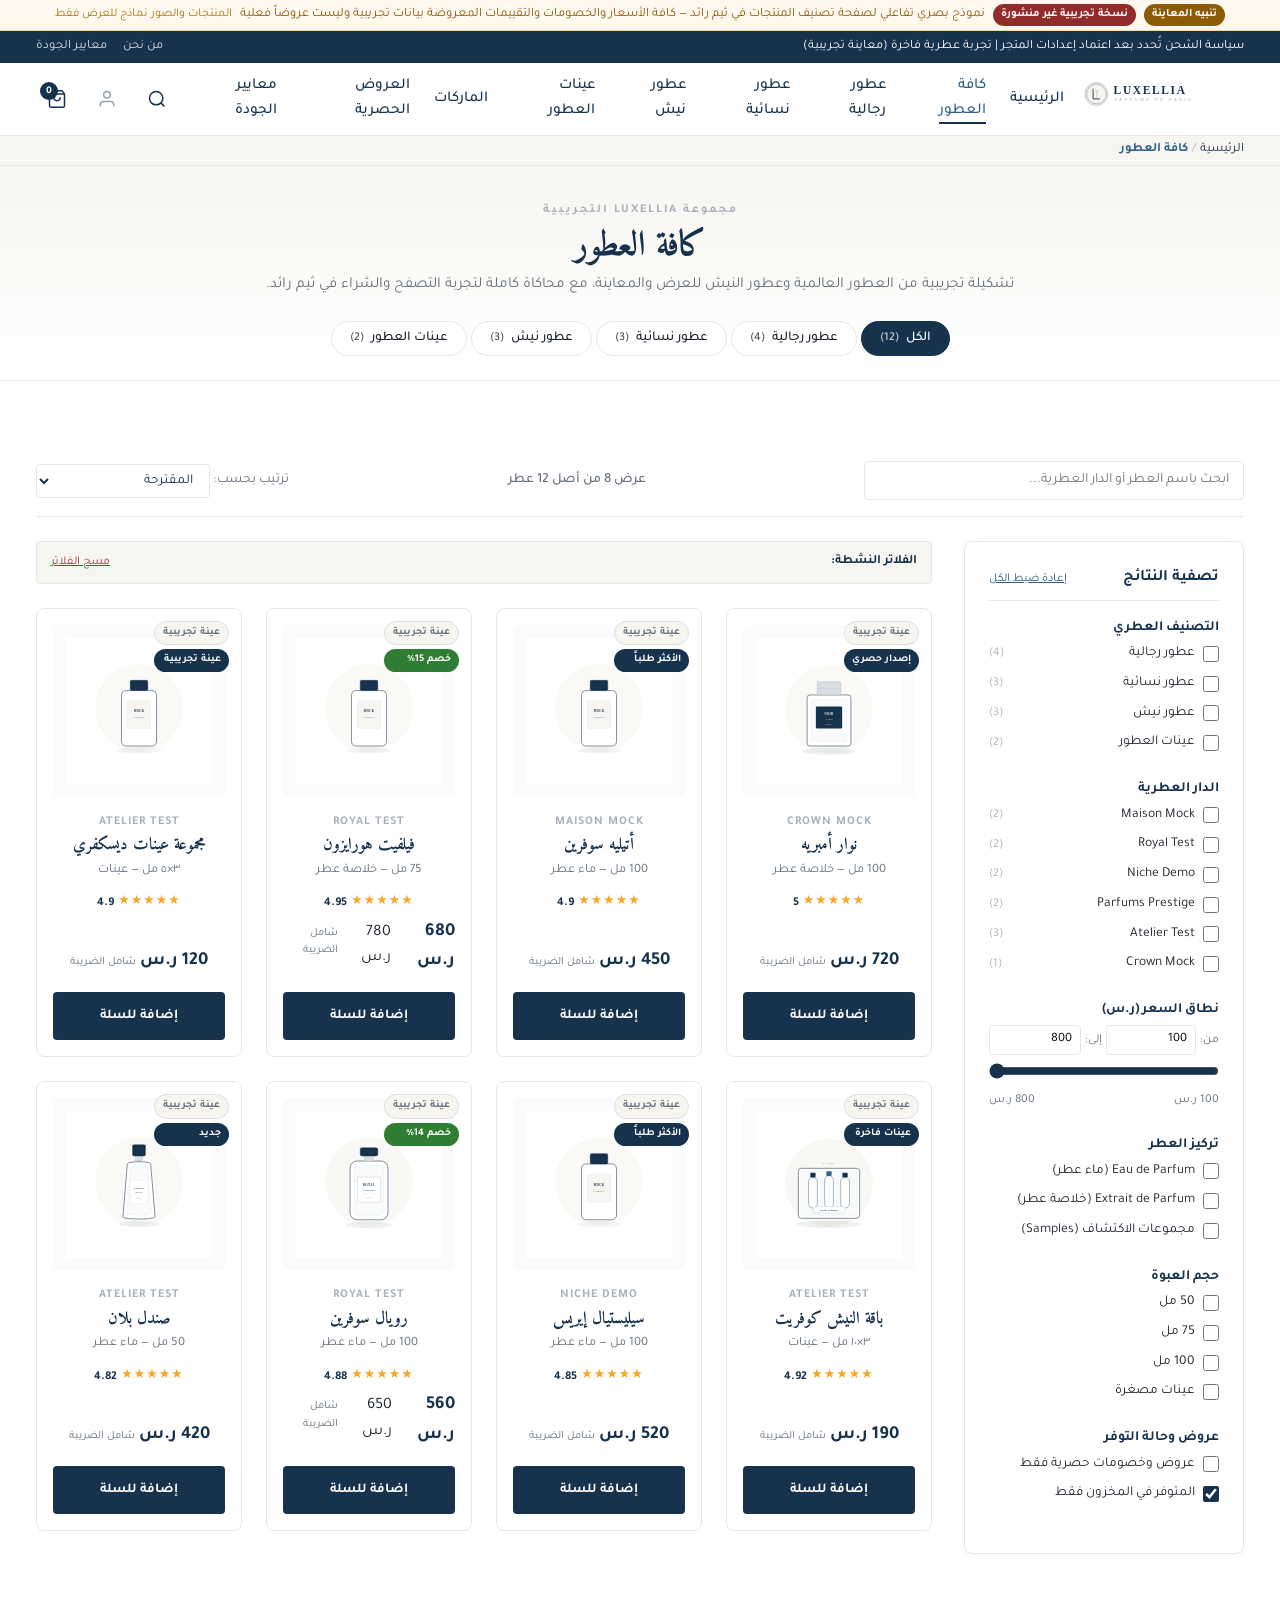
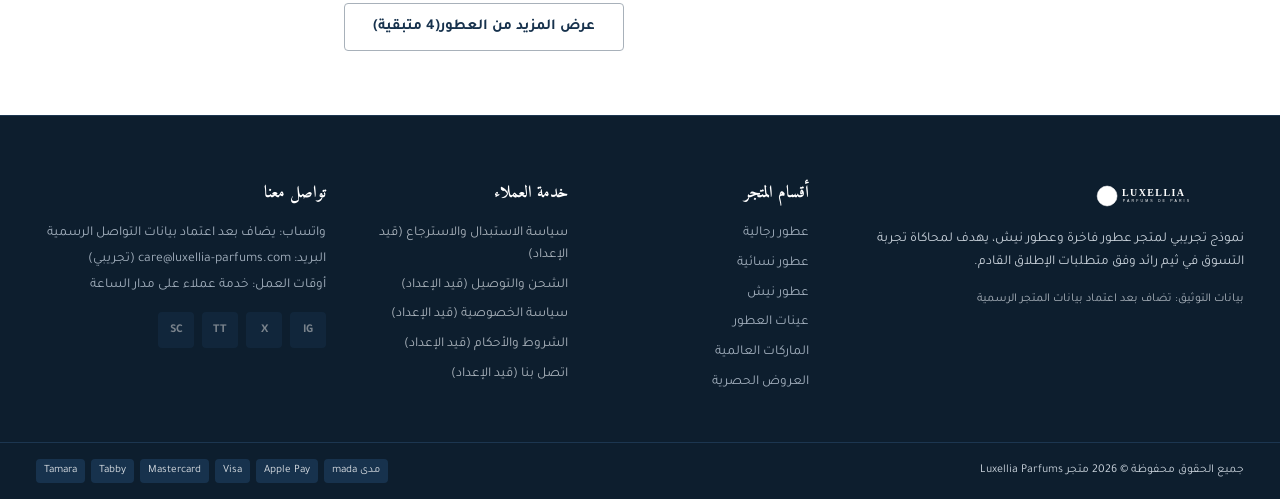
==== commit 8544c196: "fix(v1.3.1): dead links correction, neutral mock phrasing, comprehensive link audit, and v1.3.1 cach" ====
--- a/products.html
+++ b/products.html
@@ -6,7 +6,7 @@
   <meta name="description" content="متجر Luxellia Parfums - نموذج بصري تفاعلي لصفحة تصنيف المنتجات يحاكي المظهر المتوقع في ثيم رائد على منصة سلة">
   <meta name="robots" content="noindex,nofollow">
   <title>كافة العطور الفاخرة | Luxellia Parfums (معاينة تجريبية)</title>
-  <link rel="stylesheet" href="styles.css?v=1.3.0">
+  <link rel="stylesheet" href="styles.css?v=1.3.1">
   <link rel="preconnect" href="https://fonts.googleapis.com">
   <link rel="preconnect" href="https://fonts.gstatic.com" crossorigin>
   <link href="https://fonts.googleapis.com/css2?family=Amiri:ital,wght@0,400;0,700;1,400&family=Tajawal:wght@300;400;500;700&display=swap" rel="stylesheet">
@@ -17,15 +17,15 @@
     <div class="luxellia-container luxellia-mock-banner-inner">
       <span class="luxellia-mock-tag">تنبيه المعاينة</span>
       <span class="luxellia-unpublished-tag">نسخة تجريبية غير منشورة</span>
-      <span>نموذج بصري تفاعلي لصفحة تصنيف المنتجات في ثيم رائد — البيانات والصور تجريبية بالكامل</span>
-      <span class="luxellia-mock-note">(Mock Preview Environment)</span>
+      <span>نموذج بصري تفاعلي لصفحة تصنيف المنتجات في ثيم رائد — كافة الأسعار والخصومات والتقييمات المعروضة بيانات تجريبية وليست عروضاً فعلية</span>
+      <span class="luxellia-mock-note">المنتجات والصور نماذج للعرض فقط</span>
     </div>
   </div>
 
   <!-- Announcement Bar -->
   <div class="luxellia-top-bar">
     <div class="luxellia-container luxellia-top-bar-inner">
-      <p class="luxellia-top-bar-text">شحن مجاني للطلبات فوق 350 ر.س في كافة مدن المملكة | تجربة عطرية فاخرة</p>
+      <p class="luxellia-top-bar-text">سياسة الشحن تُحدد بعد اعتماد إعدادات المتجر | تجربة عطرية فاخرة (معاينة تجريبية)</p>
       <div class="luxellia-top-bar-links">
         <a href="index.html#about" class="luxellia-link-subtle">من نحن</a>
         <a href="index.html#authenticity" class="luxellia-link-subtle">معايير الجودة</a>
@@ -73,13 +73,13 @@
           </svg>
         </button>
 
-        <!-- Account -->
-        <a href="#account" class="luxellia-action-btn" aria-label="تسجيل الدخول / الحساب التجريبي">
+        <!-- Account (Disabled in preview) -->
+        <button type="button" class="luxellia-action-btn" disabled aria-label="تسجيل الدخول / الحساب (غير متاح في المعاينة التجريبية)" title="تسجيل الدخول / الحساب (غير متاح في المعاينة التجريبية)">
           <svg class="luxellia-icon" viewBox="0 0 24 24" fill="none" stroke="currentColor" stroke-width="1.8" aria-hidden="true">
             <path d="M20 21v-2a4 4 0 0 0-4-4H8a4 4 0 0 0-4 4v2"></path>
             <circle cx="12" cy="7" r="4"></circle>
           </svg>
-        </a>
+        </button>
 
         <!-- Cart Badge -->
         <button class="luxellia-action-btn luxellia-cart-btn" id="cartBtn" aria-label="سلة المشتريات التجريبية: 0 منتجات">
@@ -115,10 +115,10 @@
       <div class="luxellia-container">
         <div class="luxellia-catalog-banner">
           <div class="luxellia-catalog-banner-text">
-            <span class="luxellia-catalog-badge">مجموعة Luxellia المعتمدة</span>
+            <span class="luxellia-catalog-badge">مجموعة Luxellia التجريبية</span>
             <h1 class="luxellia-catalog-title" id="catalogTitle">كافة العطور الفاخرة</h1>
             <p class="luxellia-catalog-desc" id="catalogDescription">
-              تشكيلة حصرية من أرقى العطور العالمية وعطور النيش الأصلية، منتقاة بعناية لترضي الذائقة الرفيعة وفق أعلى معايير الجودة.
+              تشكيلة تجريبية من العطور العالمية وعطور النيش للعرض والمعاينة، مع محاكاة كاملة لتجربة التصفح والشراء في ثيم رائد.
             </p>
           </div>
 
@@ -478,7 +478,7 @@
           <img src="assets/logo.svg" alt="Luxellia Parfums" class="luxellia-footer-logo" width="160" height="38">
         </a>
         <p class="luxellia-footer-bio">
-          متجر متخصص في توفير العطور العالمية الأصلية وعطور النيش الفاخرة، يهدف لتقديم تجربة تسوق راقية وخدمة عملاء استثنائية.
+          نموذج تجريبي لمتجر عطور فاخرة وعطور نيش، يهدف لمحاكاة تجربة التسوق في ثيم رائد وفق متطلبات الإطلاق القادم.
         </p>
         <div class="luxellia-footer-tax">
           <span>بيانات التوثيق: تضاف بعد اعتماد بيانات المتجر الرسمية</span>
@@ -502,11 +502,11 @@
       <div class="luxellia-footer-col">
         <h4 class="luxellia-footer-heading">خدمة العملاء</h4>
         <ul class="luxellia-footer-links">
-          <li><a href="index.html#policy-return">سياسة الاستبدال والاسترجاع</a></li>
-          <li><a href="index.html#policy-shipping">الشحن والتوصيل</a></li>
-          <li><a href="index.html#policy-privacy">سياسة الخصوصية</a></li>
-          <li><a href="index.html#policy-terms">الشروط والأحكام</a></li>
-          <li><a href="index.html#contact">اتصل بنا</a></li>
+          <li><span class="luxellia-footer-text-item">سياسة الاستبدال والاسترجاع (قيد الإعداد)</span></li>
+          <li><span class="luxellia-footer-text-item">الشحن والتوصيل (قيد الإعداد)</span></li>
+          <li><span class="luxellia-footer-text-item">سياسة الخصوصية (قيد الإعداد)</span></li>
+          <li><span class="luxellia-footer-text-item">الشروط والأحكام (قيد الإعداد)</span></li>
+          <li><span class="luxellia-footer-text-item">اتصل بنا (قيد الإعداد)</span></li>
         </ul>
       </div>
 
@@ -516,11 +516,11 @@
         <p class="luxellia-footer-contact-item">واتساب: يضاف بعد اعتماد بيانات التواصل الرسمية</p>
         <p class="luxellia-footer-contact-item">البريد: care@luxellia-parfums.com (تجريبي)</p>
         <p class="luxellia-footer-contact-item">أوقات العمل: خدمة عملاء على مدار الساعة</p>
-        <div class="luxellia-social-links" aria-label="حسابات التواصل الاجتماعي">
-          <a href="#support" class="luxellia-social-icon" aria-label="Instagram">IG</a>
-          <a href="#support" class="luxellia-social-icon" aria-label="Twitter / X">X</a>
-          <a href="#support" class="luxellia-social-icon" aria-label="TikTok">TT</a>
-          <a href="#support" class="luxellia-social-icon" aria-label="Snapchat">SC</a>
+        <div class="luxellia-social-links" aria-label="حسابات التواصل الاجتماعي (قيد الإعداد)">
+          <span class="luxellia-social-icon is-disabled" title="Instagram (قيد الإعداد)" aria-label="Instagram (قيد الإعداد)">IG</span>
+          <span class="luxellia-social-icon is-disabled" title="Twitter / X (قيد الإعداد)" aria-label="Twitter / X (قيد الإعداد)">X</span>
+          <span class="luxellia-social-icon is-disabled" title="TikTok (قيد الإعداد)" aria-label="TikTok (قيد الإعداد)">TT</span>
+          <span class="luxellia-social-icon is-disabled" title="Snapchat (قيد الإعداد)" aria-label="Snapchat (قيد الإعداد)">SC</span>
         </div>
       </div>
     </div>
@@ -545,7 +545,7 @@
   <div id="luxelliaToast" class="luxellia-toast" role="status" aria-live="polite" aria-atomic="true"></div>
 
   <!-- Core Preview Script & Products Controller -->
-  <script src="preview.js?v=1.3.0"></script>
-  <script src="products.js?v=1.3.0"></script>
+  <script src="preview.js?v=1.3.1"></script>
+  <script src="products.js?v=1.3.1"></script>
 </body>
 </html>
--- a/styles.css
+++ b/styles.css
@@ -368,6 +368,19 @@
 .luxellia-action-btn:hover {
   background-color: var(--lx-ivory);
   color: var(--lx-blue);
+}
+
+.luxellia-action-btn:disabled,
+.luxellia-action-btn.is-disabled {
+  opacity: 0.45;
+  cursor: not-allowed;
+  pointer-events: auto;
+}
+
+.luxellia-action-btn:disabled:hover,
+.luxellia-action-btn.is-disabled:hover {
+  background-color: transparent;
+  color: var(--lx-navy);
 }
 
 .luxellia-icon {
@@ -1183,6 +1196,12 @@
   color: var(--lx-white);
 }
 
+.luxellia-footer-text-item {
+  color: var(--lx-silver);
+  font-size: 0.85rem;
+  display: block;
+}
+
 .luxellia-footer-contact-item {
   margin-bottom: var(--lx-space-xs);
   color: #a2afbd;
@@ -1210,6 +1229,16 @@
 
 .luxellia-social-icon:hover {
   background-color: var(--lx-blue);
+}
+
+.luxellia-social-icon.is-disabled {
+  opacity: 0.45;
+  cursor: not-allowed;
+  pointer-events: auto;
+}
+
+.luxellia-social-icon.is-disabled:hover {
+  background-color: #17324d;
 }
 
 .luxellia-footer-bottom {
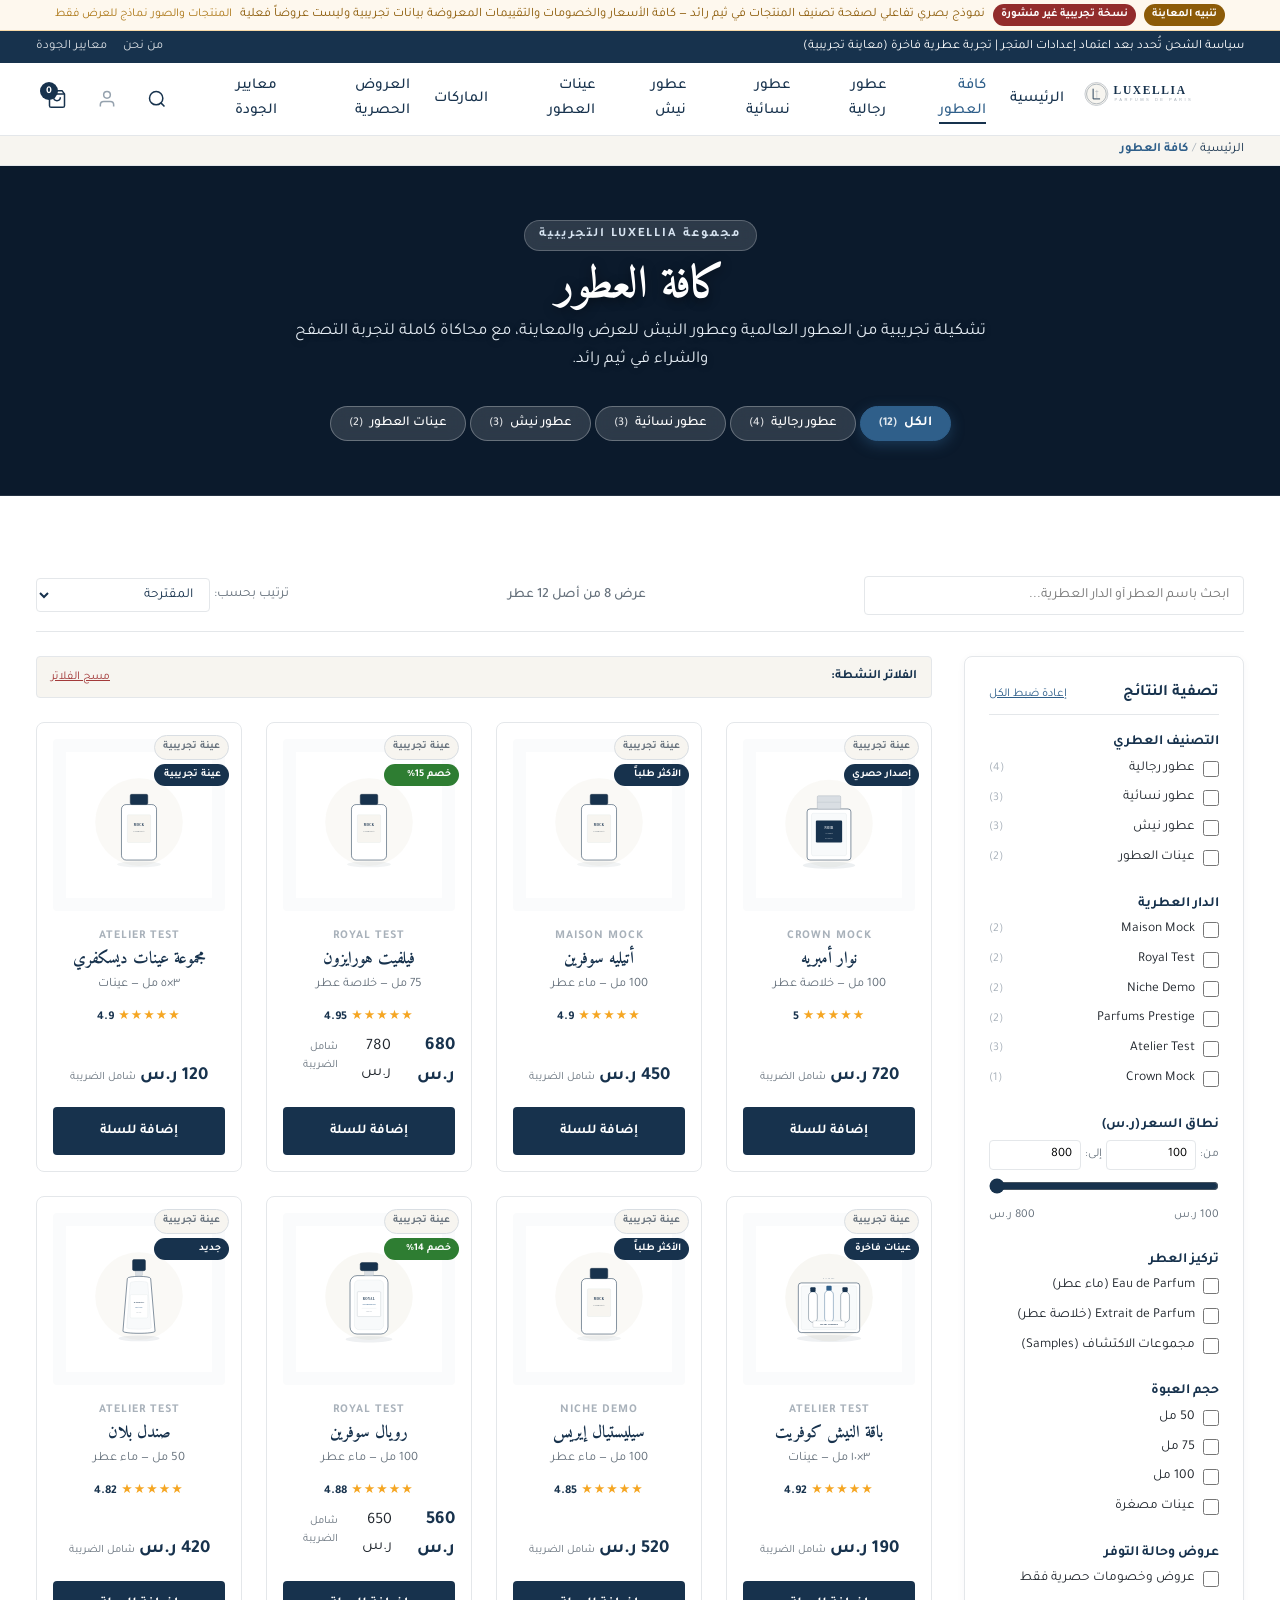
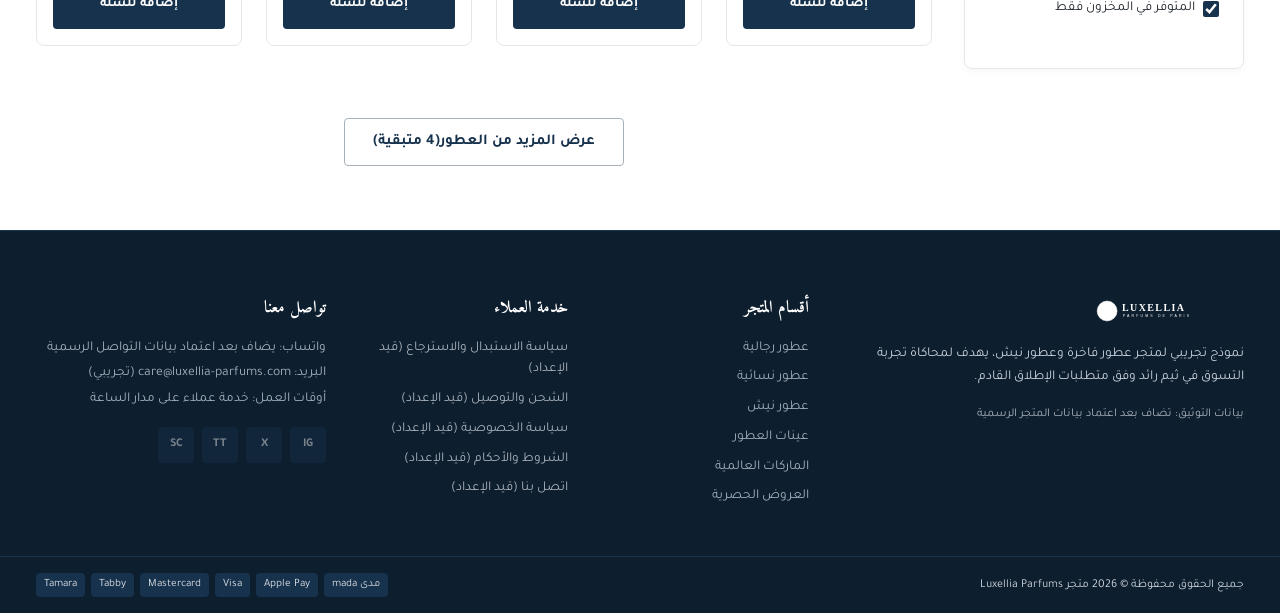
==== commit fa5c7607: "feat(v1.4.0): integrate responsive webp imagery, centered hero, and redesigned circular quickview bu" ====
--- a/products.html
+++ b/products.html
@@ -6,7 +6,7 @@
   <meta name="description" content="متجر Luxellia Parfums - نموذج بصري تفاعلي لصفحة تصنيف المنتجات يحاكي المظهر المتوقع في ثيم رائد على منصة سلة">
   <meta name="robots" content="noindex,nofollow">
   <title>كافة العطور الفاخرة | Luxellia Parfums (معاينة تجريبية)</title>
-  <link rel="stylesheet" href="styles.css?v=1.3.1">
+  <link rel="stylesheet" href="styles.css?v=1.4.0">
   <link rel="preconnect" href="https://fonts.googleapis.com">
   <link rel="preconnect" href="https://fonts.gstatic.com" crossorigin>
   <link href="https://fonts.googleapis.com/css2?family=Amiri:ital,wght@0,400;0,700;1,400&family=Tajawal:wght@300;400;500;700&display=swap" rel="stylesheet">
@@ -112,6 +112,13 @@
 
     <!-- Products Category Header Banner -->
     <section class="luxellia-catalog-header-section" aria-labelledby="catalogTitle">
+      <div class="luxellia-catalog-banner-media" aria-hidden="true">
+        <picture class="luxellia-catalog-banner-picture">
+          <source media="(max-width: 767px)" srcset="assets/img/products-background-mobile.webp" width="1190" height="1322">
+          <img src="assets/img/products-background-desktop.webp" alt="" class="luxellia-catalog-banner-bg" width="2243" height="701" fetchpriority="high" decoding="async">
+        </picture>
+        <div class="luxellia-catalog-banner-overlay" aria-hidden="true"></div>
+      </div>
       <div class="luxellia-container">
         <div class="luxellia-catalog-banner">
           <div class="luxellia-catalog-banner-text">
@@ -545,7 +552,7 @@
   <div id="luxelliaToast" class="luxellia-toast" role="status" aria-live="polite" aria-atomic="true"></div>
 
   <!-- Core Preview Script & Products Controller -->
-  <script src="preview.js?v=1.3.1"></script>
-  <script src="products.js?v=1.3.1"></script>
+  <script src="preview.js?v=1.4.0"></script>
+  <script src="products.js?v=1.4.0"></script>
 </body>
 </html>
--- a/styles.css
+++ b/styles.css
@@ -408,70 +408,134 @@
    4. Hero Section
    ========================================================================== */
 .luxellia-hero {
+  position: relative;
+  overflow: hidden;
+  isolation: isolate;
+  background-color: #0b1a2c;
+  min-height: clamp(560px, 70vh, 700px);
+  display: flex;
+  align-items: center;
+  justify-content: center;
+  padding-block: clamp(var(--lx-space-2xl), 8vh, var(--lx-space-4xl));
+  border-bottom: 1px solid rgba(255, 255, 255, 0.1);
+}
+
+.luxellia-hero-media {
+  position: absolute;
+  inset: 0;
+  width: 100%;
+  height: 100%;
+  z-index: 0;
+  pointer-events: none;
+  overflow: hidden;
+}
+
+.luxellia-hero-picture {
+  display: block;
+  width: 100%;
+  height: 100%;
+}
+
+.luxellia-hero-background {
+  display: block;
+  width: 100%;
+  height: 100%;
+  object-fit: cover;
+  object-position: center;
+  pointer-events: none;
+}
+
+.luxellia-hero-overlay {
+  position: absolute;
+  inset: 0;
+  width: 100%;
+  height: 100%;
+  pointer-events: none;
+  z-index: 1;
   background: linear-gradient(
-    135deg,
-    var(--lx-ivory) 0%,
-    #ffffff 50%,
-    #f4f6f8 100%
+    180deg,
+    rgba(11, 26, 44, 0.45) 0%,
+    rgba(11, 26, 44, 0.70) 50%,
+    rgba(11, 26, 44, 0.88) 100%
   );
-  padding-block: var(--lx-space-3xl);
-  border-bottom: 1px solid var(--lx-border-subtle);
 }
 
 .luxellia-hero-inner {
-  display: grid;
-  grid-template-columns: 1fr;
-  gap: var(--lx-space-2xl);
-  align-items: center;
+  position: relative;
+  z-index: 2;
+  width: 100%;
+  max-width: var(--lx-container-max);
+  margin-inline: auto;
+  display: flex;
+  justify-content: center;
+  align-items: center;
+}
+
+.luxellia-hero-content {
+  text-align: center;
+  max-width: 760px;
+  margin-inline: auto;
+  display: flex;
+  flex-direction: column;
+  align-items: center;
+  justify-content: center;
 }
 
 .luxellia-hero-tag {
   display: inline-block;
-  font-size: 0.8rem;
+  font-size: 0.85rem;
   font-weight: 700;
   letter-spacing: 1.5px;
-  color: var(--lx-blue);
-  background-color: rgba(47, 95, 138, 0.08);
-  padding: 4px 12px;
+  color: #d8e5f2;
+  background: rgba(255, 255, 255, 0.14);
+  backdrop-filter: blur(8px);
+  -webkit-backdrop-filter: blur(8px);
+  border: 1px solid rgba(255, 255, 255, 0.22);
+  padding: 6px 16px;
   border-radius: var(--lx-radius-pill);
   margin-bottom: var(--lx-space-md);
 }
 
 .luxellia-hero-title {
   font-family: var(--lx-font-serif);
-  font-size: 2.25rem;
+  font-size: clamp(2.1rem, 5vw, 3.4rem);
   line-height: 1.25;
-  color: var(--lx-navy);
+  color: #ffffff;
+  text-shadow: 0 2px 14px rgba(0, 0, 0, 0.5);
   margin-bottom: var(--lx-space-md);
   font-weight: 700;
 }
 
 .luxellia-hero-desc {
-  font-size: 1.05rem;
-  color: var(--lx-muted);
+  font-size: clamp(0.95rem, 1.8vw, 1.15rem);
+  color: #e5edf5;
+  line-height: 1.7;
+  text-shadow: 0 1px 8px rgba(0, 0, 0, 0.4);
   margin-bottom: var(--lx-space-xl);
-  max-width: 540px;
+  max-width: 680px;
 }
 
 .luxellia-hero-actions {
   display: flex;
+  justify-content: center;
+  align-items: center;
+  gap: var(--lx-space-md);
   flex-wrap: wrap;
-  gap: var(--lx-space-md);
-}
-
-.luxellia-hero-visual {
-  display: flex;
-  justify-content: center;
-  align-items: center;
-}
-
-.luxellia-hero-img {
   width: 100%;
-  max-width: 580px;
-  height: auto;
-  border-radius: var(--lx-radius-md);
-  box-shadow: var(--lx-shadow-card);
-  border: 1px solid var(--lx-border);
+}
+
+.luxellia-hero-actions .luxellia-btn-secondary {
+  background: rgba(255, 255, 255, 0.12);
+  color: #ffffff;
+  border: 1px solid rgba(255, 255, 255, 0.35);
+  backdrop-filter: blur(6px);
+  -webkit-backdrop-filter: blur(6px);
+}
+
+.luxellia-hero-actions .luxellia-btn-secondary:hover {
+  background: rgba(255, 255, 255, 0.22);
+  color: #ffffff;
+  border-color: rgba(255, 255, 255, 0.6);
 }
 
 /* Buttons */
@@ -788,19 +852,26 @@
   display: flex;
   align-items: center;
   justify-content: center;
-  padding: var(--lx-space-lg);
-  aspect-ratio: 1 / 1;
-}
-
+  padding: 0;
+  overflow: hidden;
+  position: relative;
+  width: 100%;
+}
+
+.luxellia-offer-image,
 .luxellia-offer-img {
-  max-width: 100%;
-  max-height: 220px;
-  object-fit: contain;
-  transition: transform 300ms ease;
-}
-
+  width: 100%;
+  height: 100%;
+  aspect-ratio: 4 / 3;
+  object-fit: cover;
+  object-position: center;
+  display: block;
+  transition: transform 400ms cubic-bezier(0.2, 0.8, 0.2, 1);
+}
+
+.luxellia-offer-card:hover .luxellia-offer-image,
 .luxellia-offer-card:hover .luxellia-offer-img {
-  transform: scale(1.05);
+  transform: scale(1.025);
 }
 
 .luxellia-offer-content {
@@ -938,6 +1009,7 @@
   margin-bottom: var(--lx-space-md);
   background-color: #fafbfc;
   border-radius: var(--lx-radius-sm);
+  position: relative;
 }
 
 .luxellia-product-img {
@@ -1351,40 +1423,101 @@
 
 /* Catalog Header Banner */
 .luxellia-catalog-header-section {
-  background: linear-gradient(180deg, var(--lx-ivory) 0%, #ffffff 100%);
-  border-bottom: 1px solid var(--lx-border);
-  padding-block: var(--lx-space-xl) var(--lx-space-lg);
+  position: relative;
+  overflow: hidden;
+  isolation: isolate;
+  background-color: #0b1a2c;
+  min-height: 320px;
+  display: flex;
+  align-items: center;
+  justify-content: center;
+  padding-block: clamp(var(--lx-space-2xl), 6vh, var(--lx-space-3xl));
+  border-bottom: 1px solid rgba(255, 255, 255, 0.1);
+}
+
+.luxellia-catalog-banner-media {
+  position: absolute;
+  inset: 0;
+  width: 100%;
+  height: 100%;
+  z-index: 0;
+  pointer-events: none;
+  overflow: hidden;
+}
+
+.luxellia-catalog-banner-picture {
+  display: block;
+  width: 100%;
+  height: 100%;
+}
+
+.luxellia-catalog-banner-bg {
+  display: block;
+  width: 100%;
+  height: 100%;
+  object-fit: cover;
+  object-position: center;
+  pointer-events: none;
+}
+
+.luxellia-catalog-banner-overlay {
+  position: absolute;
+  inset: 0;
+  width: 100%;
+  height: 100%;
+  pointer-events: none;
+  z-index: 1;
+  background: linear-gradient(
+    180deg,
+    rgba(11, 26, 44, 0.50) 0%,
+    rgba(11, 26, 44, 0.72) 50%,
+    rgba(11, 26, 44, 0.90) 100%
+  );
 }
 
 .luxellia-catalog-banner {
+  position: relative;
+  z-index: 2;
   text-align: center;
   max-width: 860px;
   margin-inline: auto;
+  width: 100%;
 }
 
 .luxellia-catalog-badge {
   display: inline-block;
-  font-size: 0.75rem;
+  font-size: 0.8rem;
   letter-spacing: 2px;
-  color: var(--lx-silver);
+  color: #d8e5f2;
   font-weight: 700;
   text-transform: uppercase;
-  margin-bottom: var(--lx-space-xs);
+  background: rgba(255, 255, 255, 0.14);
+  backdrop-filter: blur(8px);
+  -webkit-backdrop-filter: blur(8px);
+  border: 1px solid rgba(255, 255, 255, 0.22);
+  padding: 4px 14px;
+  border-radius: var(--lx-radius-pill);
+  margin-bottom: var(--lx-space-sm);
 }
 
 .luxellia-catalog-title {
   font-family: var(--lx-font-serif);
-  font-size: 2.2rem;
-  color: var(--lx-navy);
+  font-size: clamp(2rem, 4vw, 2.8rem);
+  color: #ffffff;
+  text-shadow: 0 2px 12px rgba(0, 0, 0, 0.45);
   margin-bottom: var(--lx-space-xs);
   line-height: 1.25;
+  font-weight: 700;
 }
 
 .luxellia-catalog-desc {
-  font-size: 0.95rem;
-  color: var(--lx-muted);
+  font-size: clamp(0.92rem, 1.6vw, 1.05rem);
+  color: #e5edf5;
   line-height: 1.65;
-  margin-bottom: var(--lx-space-lg);
+  text-shadow: 0 1px 6px rgba(0, 0, 0, 0.35);
+  margin-bottom: var(--lx-space-xl);
+  max-width: 720px;
+  margin-inline: auto;
 }
 
 /* Quick Category Filter Pills */
@@ -1397,31 +1530,36 @@
 }
 
 .luxellia-pill-btn {
-  background-color: var(--lx-white);
-  border: 1px solid var(--lx-border);
+  background: rgba(255, 255, 255, 0.14);
+  border: 1px solid rgba(255, 255, 255, 0.28);
   border-radius: var(--lx-radius-pill);
   padding: 8px 18px;
   font-size: 0.85rem;
   font-weight: 500;
-  color: var(--lx-text);
+  color: #ffffff;
   cursor: pointer;
+  backdrop-filter: blur(8px);
+  -webkit-backdrop-filter: blur(8px);
   transition: all var(--lx-transition-fast);
 }
 
 .luxellia-pill-btn:hover {
-  border-color: var(--lx-silver);
-  color: var(--lx-navy);
+  background: rgba(255, 255, 255, 0.24);
+  border-color: rgba(255, 255, 255, 0.55);
+  color: #ffffff;
 }
 
 .luxellia-pill-btn.active {
-  background-color: var(--lx-navy);
-  border-color: var(--lx-navy);
-  color: var(--lx-white);
+  background-color: var(--lx-blue);
+  border-color: var(--lx-blue);
+  color: #ffffff;
+  font-weight: 700;
+  box-shadow: 0 4px 14px rgba(47, 95, 138, 0.45);
 }
 
 .luxellia-pill-count {
   font-size: 0.75rem;
-  opacity: 0.8;
+  opacity: 0.85;
   margin-right: 4px;
 }
 
@@ -1732,27 +1870,88 @@
 /* Product Card Custom Additions */
 .luxellia-card-quickview-btn {
   position: absolute;
-  bottom: 10px;
-  left: 50%;
-  transform: translateX(-50%) translateY(10px);
-  background-color: rgba(23, 50, 77, 0.92);
+  top: 12px;
+  left: 12px;
+  width: 44px;
+  height: 44px;
+  min-width: 44px;
+  min-height: 44px;
+  border-radius: 50%;
+  background-color: #ffffff;
+  background-color: rgba(255, 255, 255, 0.94);
+  -webkit-backdrop-filter: blur(4px);
+  backdrop-filter: blur(4px);
+  color: var(--lx-navy);
+  border: 1px solid rgba(0, 31, 63, 0.12);
+  box-shadow: 0 2px 8px rgba(0, 31, 63, 0.12);
+  display: inline-flex;
+  align-items: center;
+  justify-content: center;
+  padding: 0;
+  cursor: pointer;
+  z-index: 3;
+  opacity: 1;
+  pointer-events: auto;
+  transform: none;
+  transition:
+    opacity 180ms ease,
+    transform 180ms ease,
+    background-color 180ms ease,
+    color 180ms ease,
+    border-color 180ms ease,
+    box-shadow 180ms ease;
+}
+
+.luxellia-quickview-icon {
+  width: 20px;
+  height: 20px;
+  stroke: currentColor;
+  fill: none;
+  stroke-width: 2;
+  pointer-events: none;
+  display: block;
+}
+
+.luxellia-card-quickview-btn:hover {
+  transform: translateY(-2px) scale(1.04);
+  background-color: var(--lx-navy);
   color: var(--lx-white);
-  border: none;
-  border-radius: var(--lx-radius-pill);
-  padding: 6px 14px;
-  font-size: 0.75rem;
-  font-weight: 600;
-  cursor: pointer;
-  opacity: 0;
-  pointer-events: none;
-  transition: all var(--lx-transition-fast);
-  white-space: nowrap;
-}
-
-.luxellia-product-card:hover .luxellia-card-quickview-btn {
+  border-color: var(--lx-navy);
+  box-shadow: 0 4px 12px rgba(0, 31, 63, 0.22);
+}
+
+.luxellia-card-quickview-btn:focus-visible {
+  outline: 2px solid var(--lx-blue);
+  outline-offset: 2px;
   opacity: 1;
-  transform: translateX(-50%) translateY(0);
   pointer-events: auto;
+  transform: none;
+}
+
+/* Desktop Hover & Keyboard Focus: Reveal on Hover / Focus */
+@media (hover: hover) and (pointer: fine) {
+  .luxellia-card-quickview-btn {
+    opacity: 0;
+    pointer-events: none;
+    transform: translateY(4px) scale(0.96);
+  }
+
+  .luxellia-product-card:hover .luxellia-card-quickview-btn,
+  .luxellia-product-media:hover .luxellia-card-quickview-btn,
+  .luxellia-product-card:focus-within .luxellia-card-quickview-btn,
+  .luxellia-card-quickview-btn:focus-visible {
+    opacity: 1;
+    pointer-events: auto;
+    transform: translateY(0) scale(1);
+  }
+
+  .luxellia-card-quickview-btn:hover {
+    transform: translateY(-2px) scale(1.04);
+    background-color: var(--lx-navy);
+    color: var(--lx-white);
+    border-color: var(--lx-navy);
+    box-shadow: 0 4px 12px rgba(0, 31, 63, 0.22);
+  }
 }
 
 .luxellia-product-name-btn {
@@ -2125,14 +2324,6 @@
 
 /* Tablet: >= 768px */
 @media (min-width: 768px) {
-  .luxellia-hero-inner {
-    grid-template-columns: 1fr 1fr;
-  }
-
-  .luxellia-hero-title {
-    font-size: 2.85rem;
-  }
-
   .luxellia-categories-grid {
     grid-template-columns: repeat(4, 1fr);
   }
@@ -2147,6 +2338,23 @@
 
   .luxellia-offer-card {
     grid-template-columns: 200px 1fr;
+  }
+
+  .luxellia-offer-card--reversed {
+    grid-template-columns: 1fr 200px;
+  }
+
+  .luxellia-offer-card--reversed .luxellia-offer-media {
+    order: 2;
+  }
+
+  .luxellia-offer-card--reversed .luxellia-offer-content {
+    order: 1;
+  }
+
+  .luxellia-offer-card--reversed .luxellia-offer-badge {
+    right: auto;
+    left: 14px;
   }
 
   .luxellia-products-grid {
@@ -2187,6 +2395,10 @@
 
   .luxellia-offer-card {
     grid-template-columns: 220px 1fr;
+  }
+
+  .luxellia-offer-card--reversed {
+    grid-template-columns: 1fr 220px;
   }
 
   .luxellia-section {
@@ -2237,7 +2449,10 @@
   .luxellia-brand-card-link:hover,
   .luxellia-brand-card:focus-within .luxellia-brand-card-link,
   .luxellia-offer-card:hover,
-  .luxellia-offer-card:hover .luxellia-offer-img {
+  .luxellia-offer-card:hover .luxellia-offer-image,
+  .luxellia-offer-card:hover .luxellia-offer-img,
+  .luxellia-card-quickview-btn,
+  .luxellia-card-quickview-btn:hover {
     transform: none !important;
   }
 }
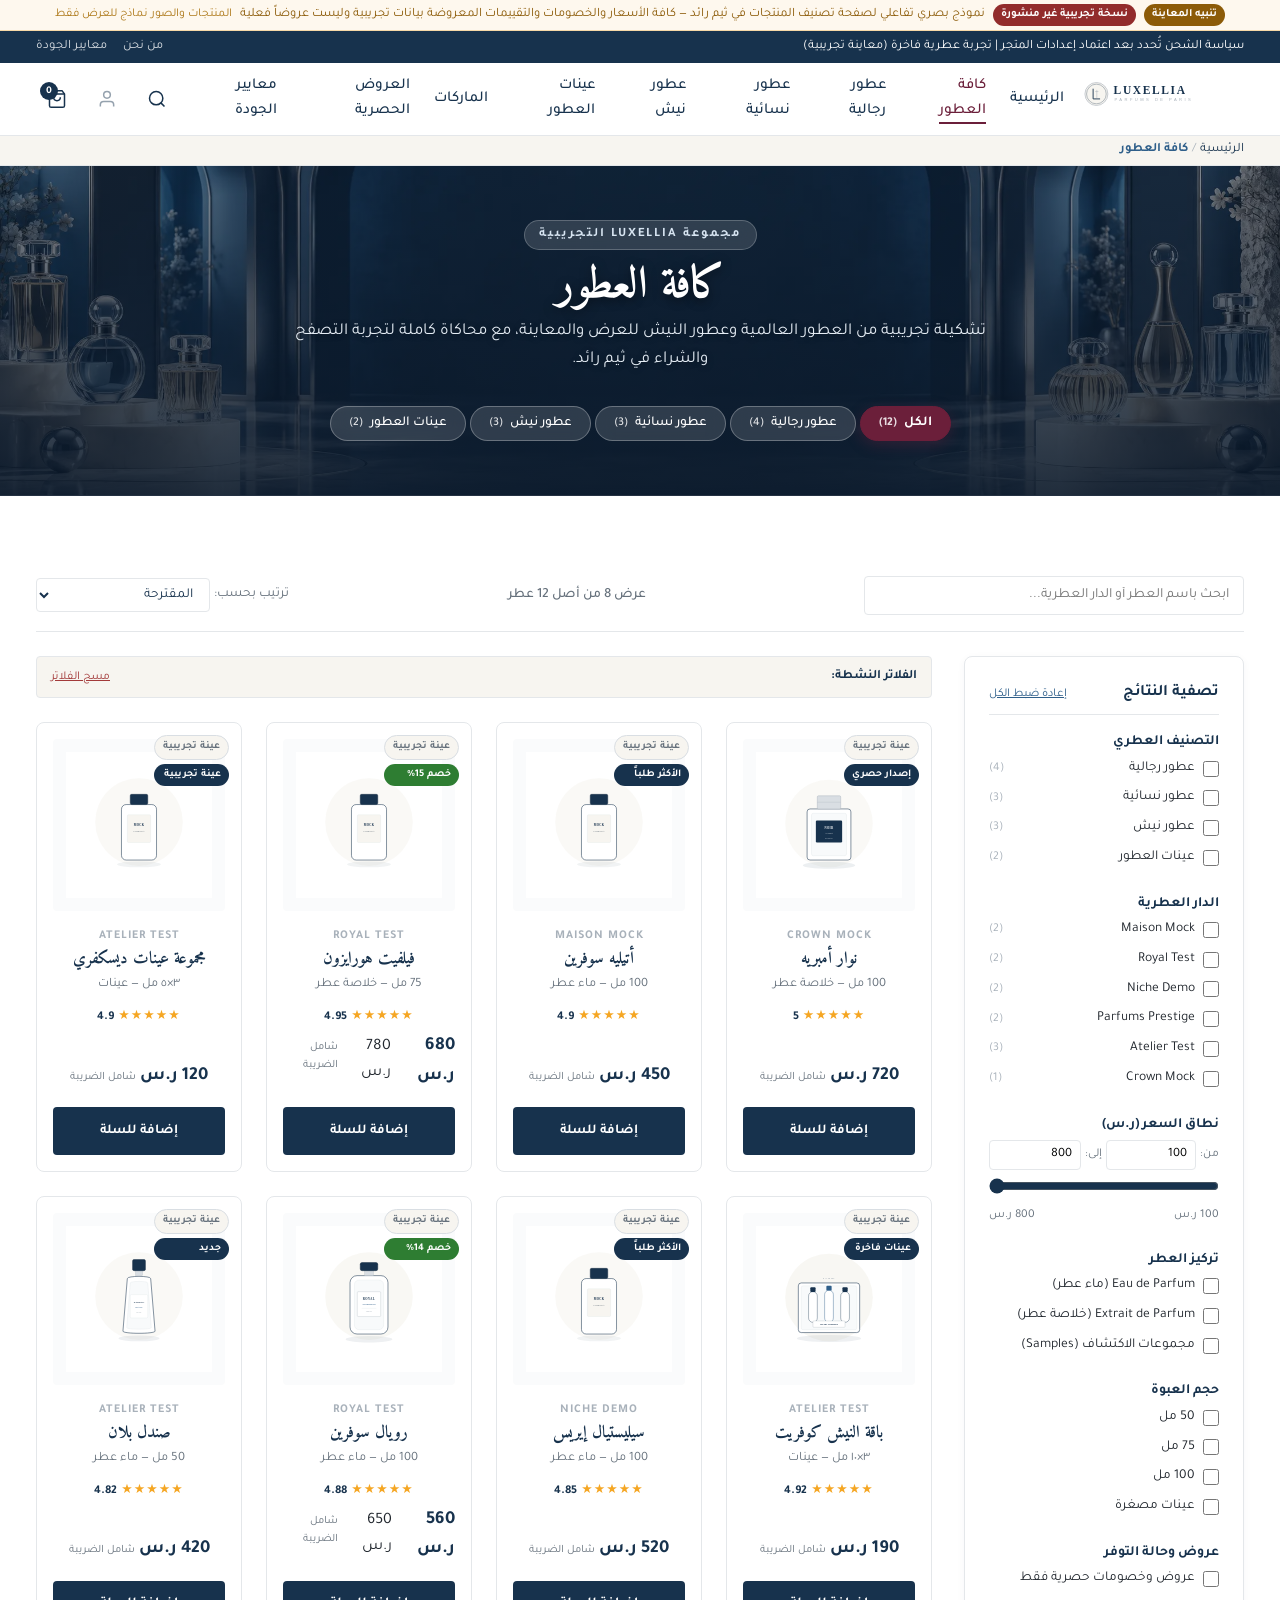
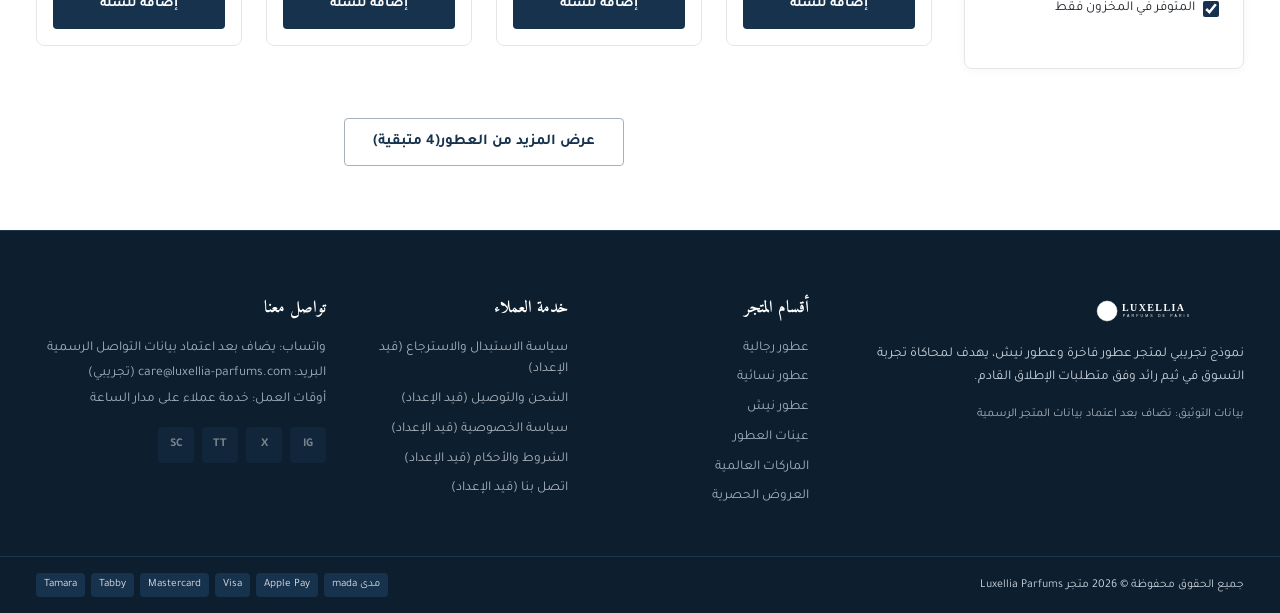
==== commit 845b2db4: "feat(v1.4.1): add restrained burgundy accent system requested by client" ====
--- a/products.html
+++ b/products.html
@@ -6,7 +6,7 @@
   <meta name="description" content="متجر Luxellia Parfums - نموذج بصري تفاعلي لصفحة تصنيف المنتجات يحاكي المظهر المتوقع في ثيم رائد على منصة سلة">
   <meta name="robots" content="noindex,nofollow">
   <title>كافة العطور الفاخرة | Luxellia Parfums (معاينة تجريبية)</title>
-  <link rel="stylesheet" href="styles.css?v=1.4.0">
+  <link rel="stylesheet" href="styles.css?v=1.4.1">
   <link rel="preconnect" href="https://fonts.googleapis.com">
   <link rel="preconnect" href="https://fonts.gstatic.com" crossorigin>
   <link href="https://fonts.googleapis.com/css2?family=Amiri:ital,wght@0,400;0,700;1,400&family=Tajawal:wght@300;400;500;700&display=swap" rel="stylesheet">
@@ -552,7 +552,7 @@
   <div id="luxelliaToast" class="luxellia-toast" role="status" aria-live="polite" aria-atomic="true"></div>
 
   <!-- Core Preview Script & Products Controller -->
-  <script src="preview.js?v=1.4.0"></script>
-  <script src="products.js?v=1.4.0"></script>
+  <script src="preview.js?v=1.4.1"></script>
+  <script src="products.js?v=1.4.1"></script>
 </body>
 </html>
--- a/styles.css
+++ b/styles.css
@@ -19,6 +19,12 @@
   --lx-border-subtle: #f0f2f4;
   --lx-success: #206a4a;
   --lx-danger: #a33a3a;
+
+  /* Burgundy accent requested by the client — supporting accent, not a primary brand replacement */
+  --lx-burgundy: #6b1f3a;
+  --lx-burgundy-deep: #4f142a;
+  --lx-burgundy-soft: #f5eaee;
+  --lx-burgundy-rgb: 107, 31, 58;
 
   /* Temporary Brand Blue Token (Pending client vector logo) */
   --lx-temp-brand-blue: #17324d;
@@ -2243,6 +2249,78 @@
   gap: var(--lx-space-sm);
 }
 
+
+/* ==========================================================================
+   13b. Client-approved Burgundy Accent Layer (v1.4.1)
+   Burgundy is intentionally limited to focal details; navy stays primary.
+   ========================================================================== */
+.luxellia-divider {
+  width: 64px;
+  opacity: 1;
+  background: linear-gradient(90deg, var(--lx-silver) 0 24%, var(--lx-burgundy) 24% 76%, var(--lx-silver) 76% 100%);
+}
+
+.luxellia-section-subtitle,
+.luxellia-offer-tag,
+.luxellia-welcome-accent,
+.luxellia-cat-cta,
+.luxellia-nav-link.active {
+  color: var(--lx-burgundy);
+}
+
+.luxellia-nav-link.active::after {
+  background-color: var(--lx-burgundy);
+}
+
+.luxellia-hero-tag {
+  color: var(--lx-white);
+  background: rgba(var(--lx-burgundy-rgb), 0.46);
+  border-color: rgba(255, 255, 255, 0.32);
+  box-shadow: 0 7px 22px rgba(var(--lx-burgundy-rgb), 0.24);
+}
+
+.luxellia-hero-actions .luxellia-btn-primary {
+  background-color: var(--lx-burgundy);
+  border-color: var(--lx-burgundy);
+  box-shadow: 0 8px 24px rgba(var(--lx-burgundy-rgb), 0.28);
+}
+
+.luxellia-hero-actions .luxellia-btn-primary:hover {
+  background-color: var(--lx-burgundy-deep);
+  border-color: var(--lx-burgundy-deep);
+}
+
+.luxellia-offer-badge {
+  background: linear-gradient(135deg, var(--lx-burgundy-deep), var(--lx-burgundy));
+  box-shadow: 0 4px 14px rgba(var(--lx-burgundy-rgb), 0.25);
+}
+
+.luxellia-offer-price-current {
+  color: var(--lx-burgundy-deep);
+}
+
+.luxellia-cat-card:hover {
+  border-color: rgba(var(--lx-burgundy-rgb), 0.48);
+  box-shadow: 0 12px 30px rgba(var(--lx-burgundy-rgb), 0.12);
+}
+
+.luxellia-pill-btn.active {
+  background-color: var(--lx-burgundy);
+  border-color: var(--lx-burgundy);
+  box-shadow: 0 4px 14px rgba(var(--lx-burgundy-rgb), 0.34);
+}
+
+.luxellia-card-quickview-btn:hover,
+.luxellia-card-quickview-btn:focus-visible {
+  background-color: var(--lx-burgundy);
+  border-color: var(--lx-burgundy);
+  color: var(--lx-white);
+}
+
+.luxellia-feature-item:nth-child(2) .luxellia-feature-icon {
+  color: var(--lx-burgundy);
+}
+
 /* ==========================================================================
    14. Responsive Breakpoints
    ========================================================================== */
